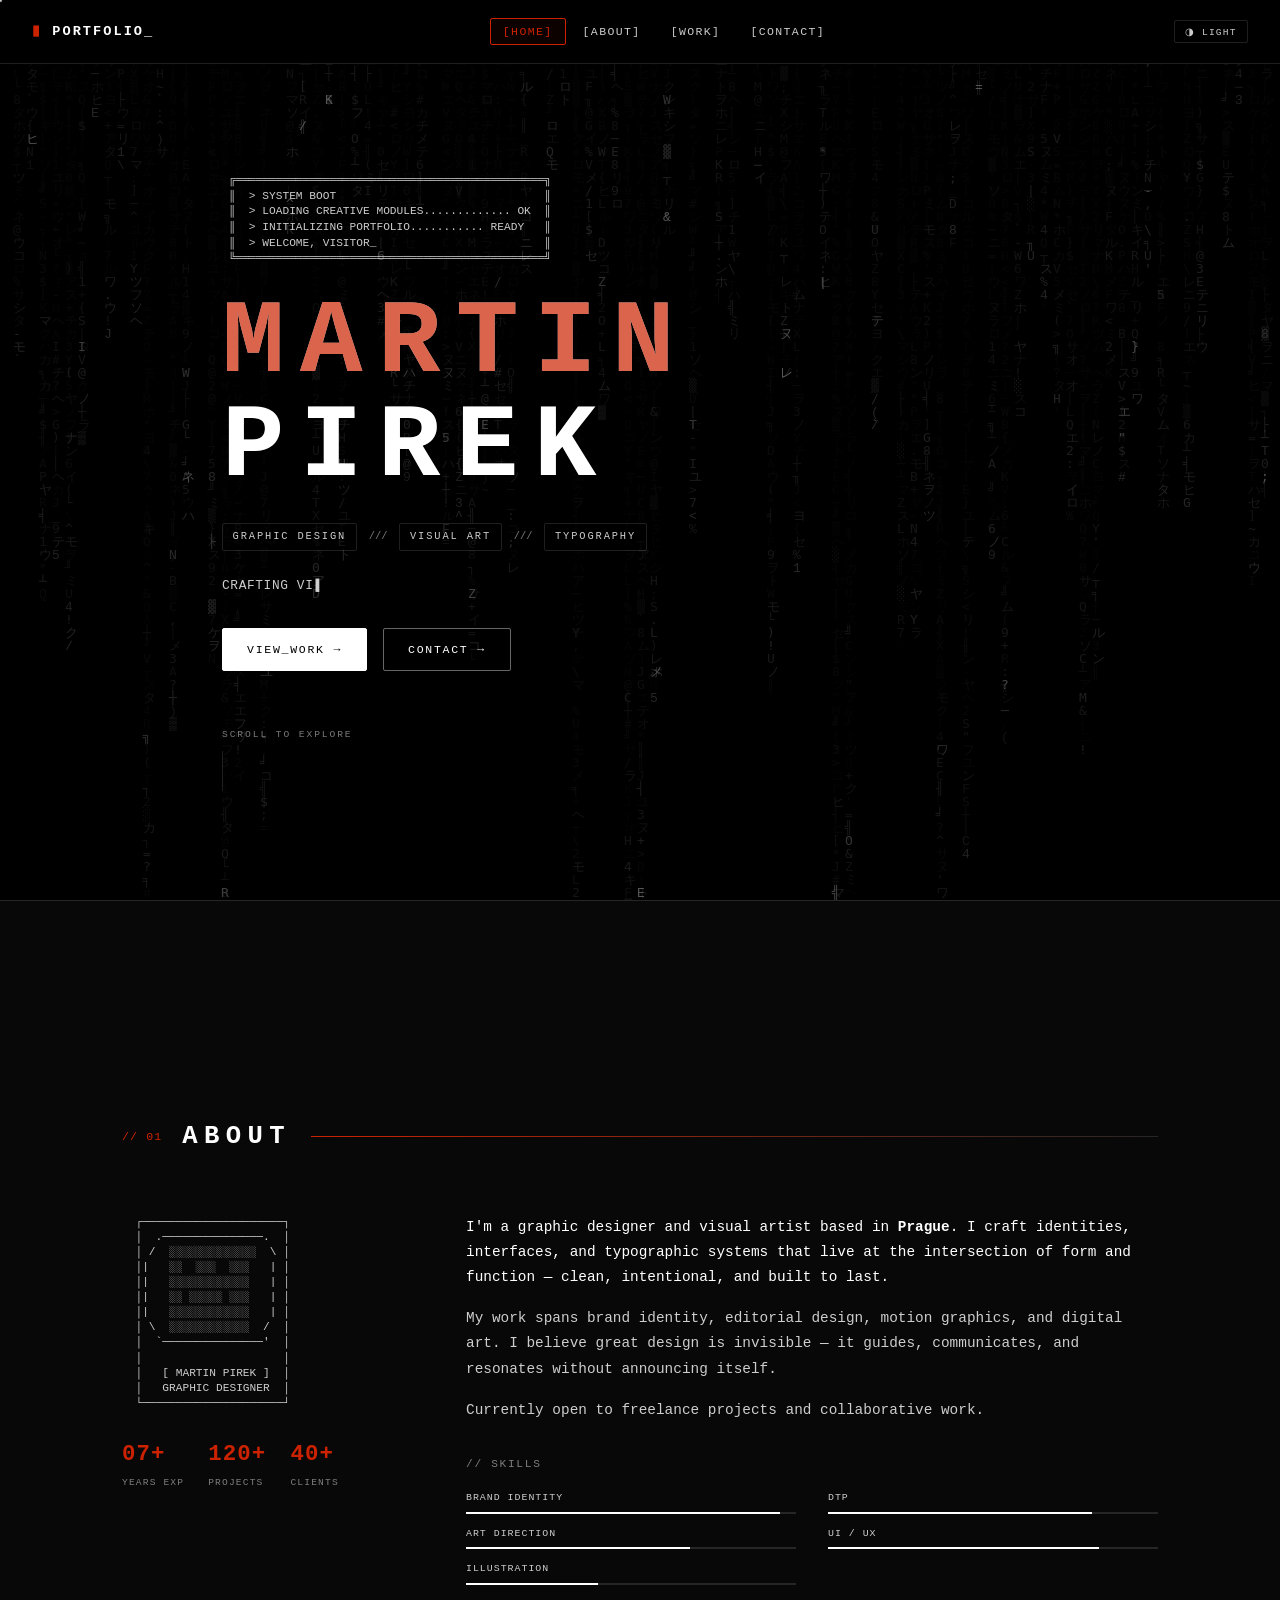
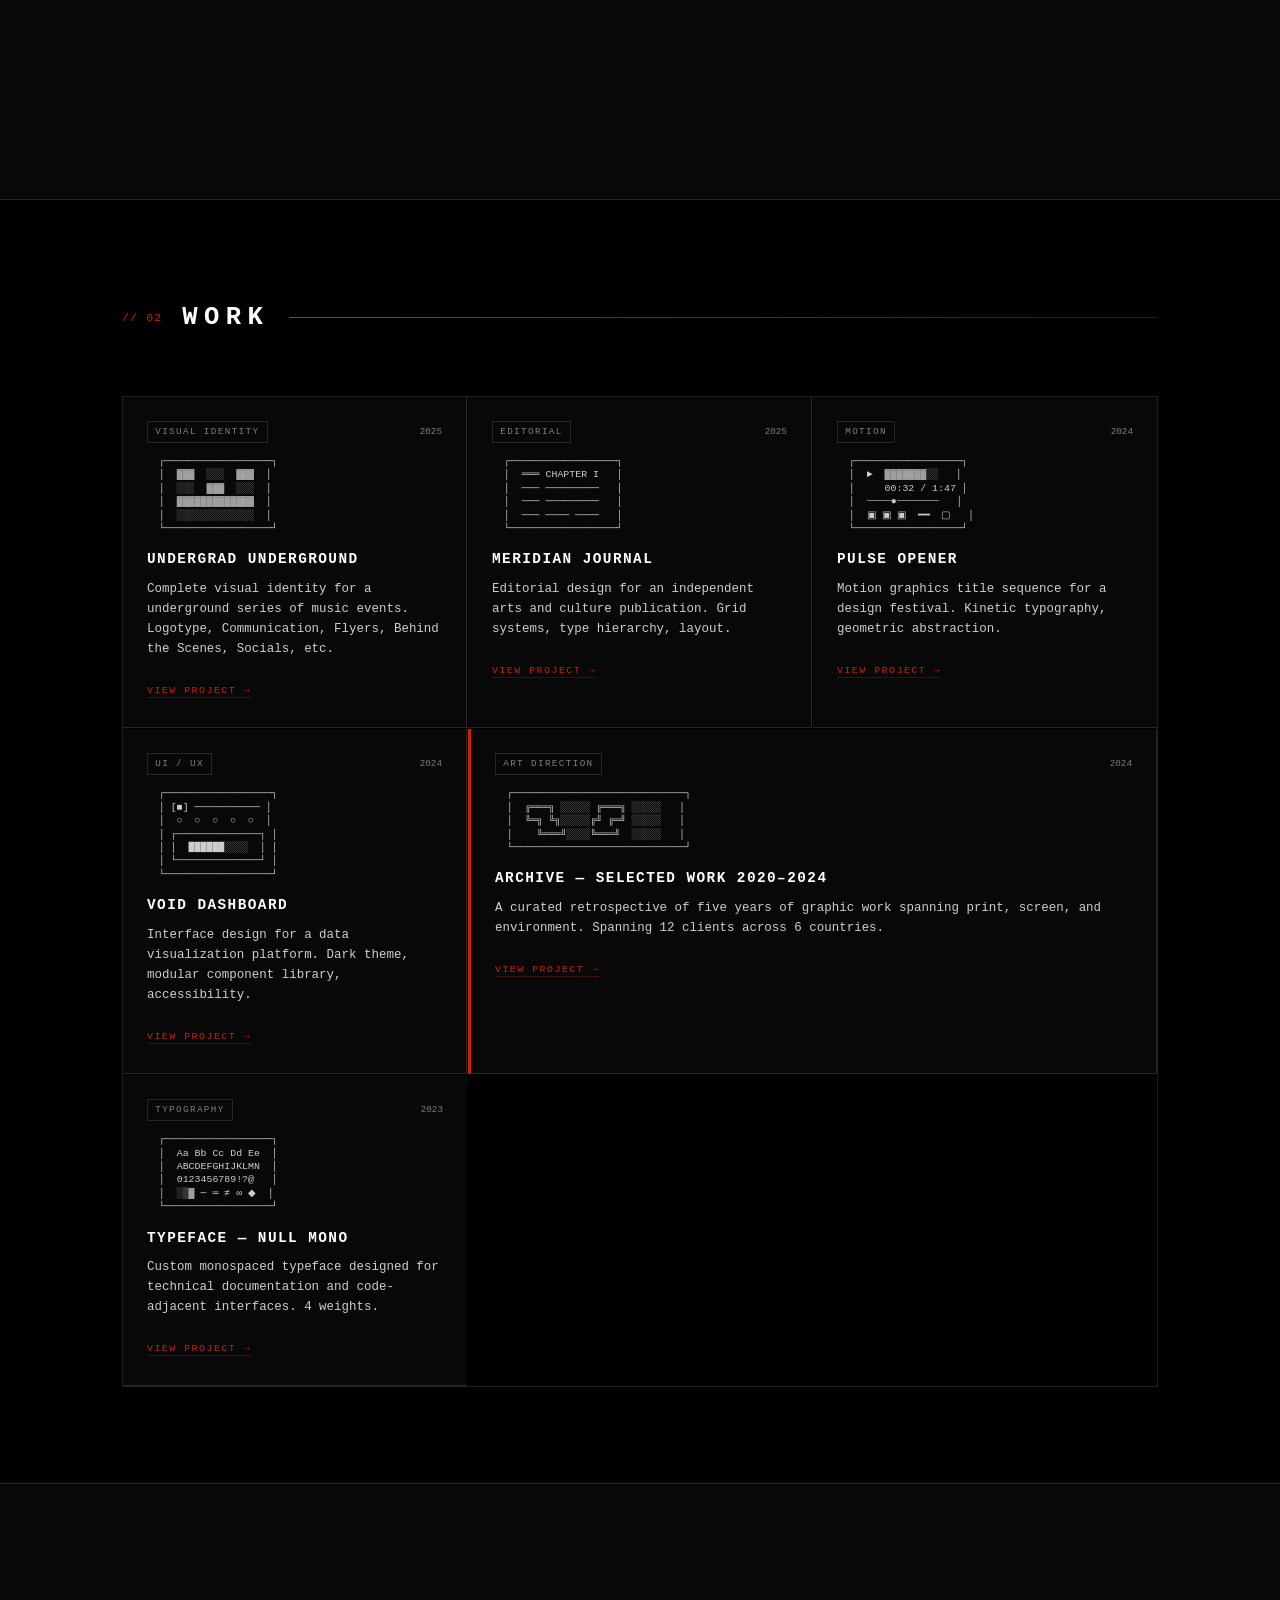
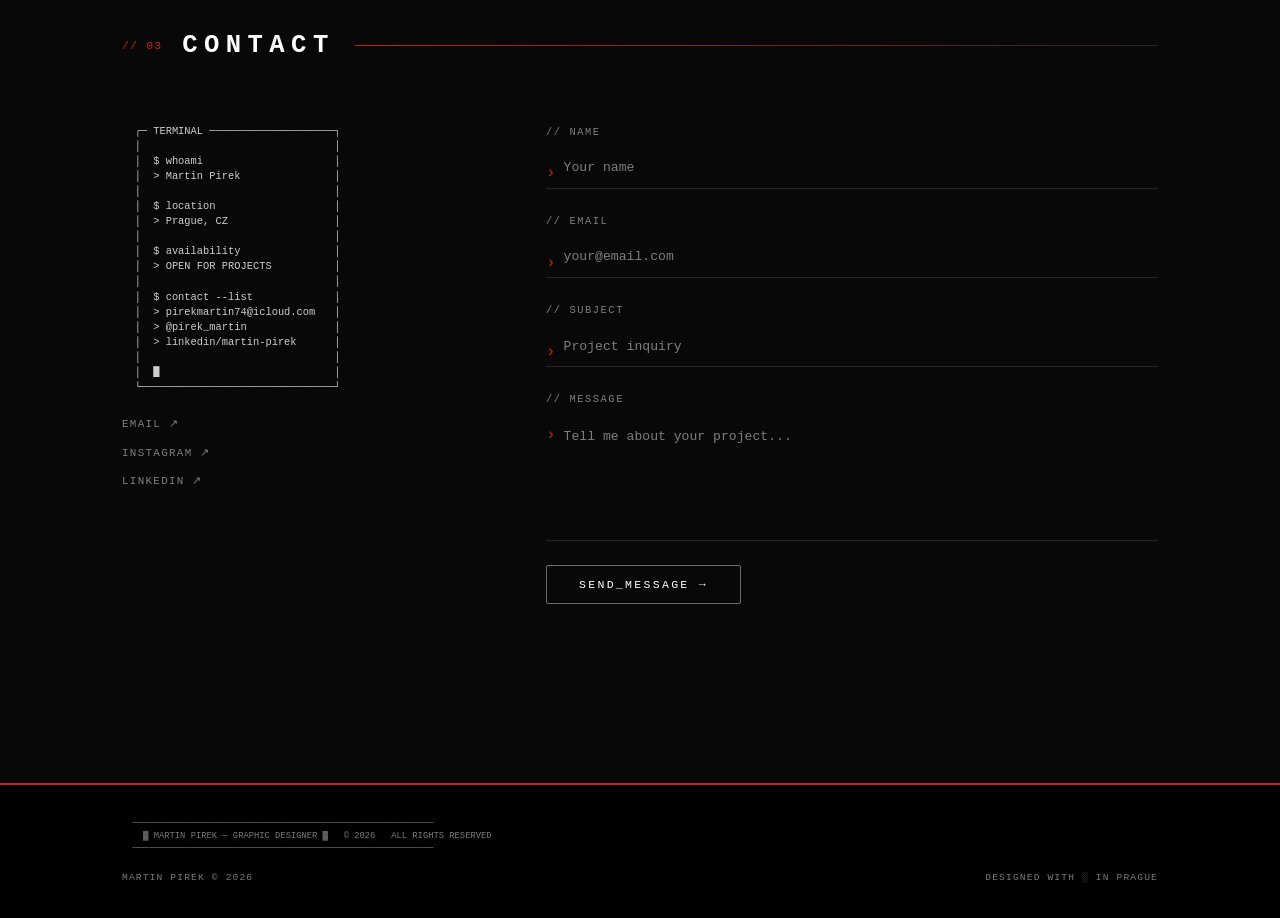
==== index.html @ 2f3c6353 "Initial portfolio site — Martin Pirek Matrix white/black theme, homepage, about, work, contact, and " ====
<!DOCTYPE html>
<html lang="en">
<head>
  <meta charset="UTF-8" />
  <meta name="viewport" content="width=device-width, initial-scale=1.0" />
  <title>PORTFOLIO — MARTIN PIREK</title>
  <link rel="stylesheet" href="style.css" />
</head>
<body>

  <!-- Matrix rain background -->
  <canvas id="matrix-canvas"></canvas>

  <!-- Navigation -->
  <nav id="navbar">
    <div class="nav-brand">
      <span class="nav-cursor">▮</span> PORTFOLIO_
    </div>
    <ul class="nav-links">
      <li><a href="#home" class="nav-link active">[HOME]</a></li>
      <li><a href="#about" class="nav-link">[ABOUT]</a></li>
      <li><a href="#work" class="nav-link">[WORK]</a></li>
      <li><a href="#contact" class="nav-link">[CONTACT]</a></li>
    </ul>
    <button class="theme-toggle" id="theme-toggle" aria-label="Toggle light/dark mode">
      <span id="theme-label">◑ LIGHT</span>
    </button>
    <button class="nav-toggle" id="nav-toggle" aria-label="Toggle menu">
      <span></span><span></span><span></span>
    </button>
  </nav>

  <!-- ══════════════════════════════════════════════════ -->
  <!--  HERO                                              -->
  <!-- ══════════════════════════════════════════════════ -->
  <section id="home" class="section hero-section">
    <div class="hero-inner">

      <pre class="ascii-badge">
 ╔══════════════════════════════════════════════╗
 ║  > SYSTEM BOOT                               ║
 ║  > LOADING CREATIVE MODULES............. OK  ║
 ║  > INITIALIZING PORTFOLIO........... READY   ║
 ║  > WELCOME, VISITOR_                         ║
 ╚══════════════════════════════════════════════╝</pre>

      <h1 class="hero-name glitch" data-text="MARTIN PIREK">MARTIN PIREK</h1>

      <div class="hero-tags">
        <span class="tag">GRAPHIC DESIGN</span>
        <span class="tag-sep">///</span>
        <span class="tag">VISUAL ART</span>
        <span class="tag-sep">///</span>
        <span class="tag">TYPOGRAPHY</span>
      </div>

      <p class="hero-sub typewriter" id="hero-sub"></p>

      <div class="hero-cta">
        <a href="#work" class="btn-primary">VIEW_WORK →</a>
        <a href="#contact" class="btn-ghost">CONTACT →</a>
      </div>

      <div class="hero-scroll-hint">
        <span>SCROLL TO EXPLORE</span>
        <div class="scroll-line"></div>
      </div>
    </div>
  </section>

  <!-- ══════════════════════════════════════════════════ -->
  <!--  ABOUT                                             -->
  <!-- ══════════════════════════════════════════════════ -->
  <section id="about" class="section about-section">
    <div class="section-inner">

      <div class="section-header">
        <span class="section-index">// 01</span>
        <h2 class="section-title">ABOUT</h2>
        <div class="section-line"></div>
      </div>

      <div class="about-grid">

        <div class="about-portrait">
          <pre class="ascii-portrait">
  ┌─────────────────────┐
  │  .───────────────.  │
  │ /  ░░░░░░░░░░░░░  \ │
  │|   ░░  ░░░  ░░░   | │
  │|   ░░░░░░░░░░░░   | │
  │|   ░░ ░░░░░ ░░░   | │
  │|   ░░░░░░░░░░░░   | │
  │ \  ░░░░░░░░░░░░  /  │
  │  `───────────────'  │
  │                     │
  │   [ MARTIN PIREK ]  │
  │   GRAPHIC DESIGNER  │
  └─────────────────────┘</pre>

          <div class="about-stats">
            <div class="stat">
              <span class="stat-num">07+</span>
              <span class="stat-label">YEARS EXP</span>
            </div>
            <div class="stat">
              <span class="stat-num">120+</span>
              <span class="stat-label">PROJECTS</span>
            </div>
            <div class="stat">
              <span class="stat-num">40+</span>
              <span class="stat-label">CLIENTS</span>
            </div>
          </div>
        </div>

        <div class="about-text">
          <p class="about-intro">
            I'm a graphic designer and visual artist based in <strong>Prague</strong>.
            I craft identities, interfaces, and typographic systems that live at the intersection
            of form and function — clean, intentional, and built to last.
          </p>
          <p>
            My work spans brand identity, editorial design, motion graphics, and digital art.
            I believe great design is invisible — it guides, communicates, and resonates
            without announcing itself.
          </p>
          <p>
            Currently open to freelance projects and collaborative work.
          </p>

          <div class="skills-block">
            <h3 class="skills-title">// SKILLS</h3>
            <div class="skills-grid">
              <div class="skill-item">
                <span class="skill-name">BRAND IDENTITY</span>
                <div class="skill-bar"><div class="skill-fill" style="--fill: 95%"></div></div>
              </div>
              <div class="skill-item">
                <span class="skill-name">DTP</span>
                <div class="skill-bar"><div class="skill-fill" style="--fill: 80%"></div></div>
              </div>
              <div class="skill-item">
                <span class="skill-name">ART DIRECTION</span>
                <div class="skill-bar"><div class="skill-fill" style="--fill: 68%"></div></div>
              </div>
              <div class="skill-item">
                <span class="skill-name">UI / UX</span>
                <div class="skill-bar"><div class="skill-fill" style="--fill: 82%"></div></div>
              </div>
              <div class="skill-item">
                <span class="skill-name">ILLUSTRATION</span>
                <div class="skill-bar"><div class="skill-fill" style="--fill: 40%"></div></div>
              </div>
            </div>
          </div>
        </div>

      </div>
    </div>
  </section>

  <!-- ══════════════════════════════════════════════════ -->
  <!--  WORK                                              -->
  <!-- ══════════════════════════════════════════════════ -->
  <section id="work" class="section work-section">
    <div class="section-inner">

      <div class="section-header">
        <span class="section-index">// 02</span>
        <h2 class="section-title">WORK</h2>
        <div class="section-line"></div>
      </div>

      <div class="work-grid">

        <article class="project-card" data-index="01" data-href="https://your-project-url.com/mono-studio">
          <div class="card-noise"></div>
          <div class="card-top">
            <span class="card-tag">VISUAL IDENTITY</span>
            <span class="card-year">2025</span>
          </div>
          <pre class="card-ascii">
  ┌──────────────────┐
  │  ▓▓▓  ░░░  ▓▓▓  │
  │  ░░░  ▓▓▓  ░░░  │
  │  ▓▓▓▓▓▓▓▓▓▓▓▓▓  │
  │  ░░░░░░░░░░░░░  │
  └──────────────────┘</pre>
          <h3 class="card-title">UNDERGRAD UNDERGROUND</h3>
          <p class="card-desc">Complete visual identity for a underground series of music events. Logotype, Communication, Flyers, Behind the Scenes, Socials, etc.</p>
          <a href="https://www.instagram.com/undergrad_underground_45/" target="_blank" rel="noopener noreferrer" class="card-link">VIEW PROJECT →</a>
        </article>

        <article class="project-card" data-index="02" data-href="projects/meridian-journal.html">
          <div class="card-noise"></div>
          <div class="card-top">
            <span class="card-tag">EDITORIAL</span>
            <span class="card-year">2025</span>
          </div>
          <pre class="card-ascii">
  ┌──────────────────┐
  │  ═══ CHAPTER I   │
  │  ─── ─────────   │
  │  ─── ─────────   │
  │  ─── ──── ────   │
  └──────────────────┘</pre>
          <h3 class="card-title">MERIDIAN JOURNAL</h3>
          <p class="card-desc">Editorial design for an independent arts and culture publication. Grid systems, type hierarchy, layout.</p>
          <a href="projects/meridian-journal.html" class="card-link">VIEW PROJECT →</a>
        </article>

        <article class="project-card" data-index="03" data-href="projects/pulse-opener.html">
          <div class="card-noise"></div>
          <div class="card-top">
            <span class="card-tag">MOTION</span>
            <span class="card-year">2024</span>
          </div>
          <pre class="card-ascii">
  ┌──────────────────┐
  │  ►  ▓▓▓▓▓▓▓░░   │
  │     00:32 / 1:47 │
  │  ┄┄┄┄●┄┄┄┄┄┄┄   │
  │  ▣ ▣ ▣  ━━  ▢   │
  └──────────────────┘</pre>
          <h3 class="card-title">PULSE OPENER</h3>
          <p class="card-desc">Motion graphics title sequence for a design festival. Kinetic typography, geometric abstraction.</p>
          <a href="projects/pulse-opener.html" class="card-link">VIEW PROJECT →</a>
        </article>

        <article class="project-card" data-index="04" data-href="projects/void-dashboard.html">
          <div class="card-noise"></div>
          <div class="card-top">
            <span class="card-tag">UI / UX</span>
            <span class="card-year">2024</span>
          </div>
          <pre class="card-ascii">
  ┌──────────────────┐
  │ [■] ─────────── │
  │  ○  ○  ○  ○  ○  │
  │ ┌──────────────┐ │
  │ │  ██████░░░░  │ │
  │ └──────────────┘ │
  └──────────────────┘</pre>
          <h3 class="card-title">VOID DASHBOARD</h3>
          <p class="card-desc">Interface design for a data visualization platform. Dark theme, modular component library, accessibility.</p>
          <a href="projects/void-dashboard.html" class="card-link">VIEW PROJECT →</a>
        </article>

        <article class="project-card featured" data-index="05" data-href="projects/archive.html">
          <div class="card-noise"></div>
          <div class="card-top">
            <span class="card-tag">ART DIRECTION</span>
            <span class="card-year">2024</span>
          </div>
          <pre class="card-ascii">
  ┌─────────────────────────────┐
  │  ╔═══╗ ░░░░░ ╔═══╗ ░░░░░   │
  │  ╚═╗ ╚╗░░░░░╔╝ ╔═╝ ░░░░░   │
  │    ╚═══╝░░░░╚═══╝  ░░░░░   │
  └─────────────────────────────┘</pre>
          <h3 class="card-title">ARCHIVE — SELECTED WORK 2020–2024</h3>
          <p class="card-desc">A curated retrospective of five years of graphic work spanning print, screen, and environment. Spanning 12 clients across 6 countries.</p>
          <a href="projects/archive.html" class="card-link">VIEW PROJECT →</a>
        </article>

        <article class="project-card" data-index="06" data-href="projects/null-mono.html">
          <div class="card-noise"></div>
          <div class="card-top">
            <span class="card-tag">TYPOGRAPHY</span>
            <span class="card-year">2023</span>
          </div>
          <pre class="card-ascii">
  ┌──────────────────┐
  │  Aa Bb Cc Dd Ee  │
  │  ABCDEFGHIJKLMN  │
  │  0123456789!?@   │
  │  ░▒▓ ─ ═ ≠ ∞ ◆  │
  └──────────────────┘</pre>
          <h3 class="card-title">TYPEFACE — NULL MONO</h3>
          <p class="card-desc">Custom monospaced typeface designed for technical documentation and code-adjacent interfaces. 4 weights.</p>
          <a href="projects/null-mono.html" class="card-link">VIEW PROJECT →</a>
        </article>

      </div>
    </div>
  </section>

  <!-- ══════════════════════════════════════════════════ -->
  <!--  CONTACT                                           -->
  <!-- ══════════════════════════════════════════════════ -->
  <section id="contact" class="section contact-section">
    <div class="section-inner">

      <div class="section-header">
        <span class="section-index">// 03</span>
        <h2 class="section-title">CONTACT</h2>
        <div class="section-line"></div>
      </div>

      <div class="contact-grid">

        <div class="contact-info">
          <pre class="ascii-terminal">
  ┌─ TERMINAL ────────────────────┐
  │                               │
  │  $ whoami                     │
  │  > Martin Pirek               │
  │                               │
  │  $ location                   │
  │  > Prague, CZ                 │
  │                               │
  │  $ availability               │
  │  > OPEN FOR PROJECTS          │
  │                               │
  │  $ contact --list             │
  │  > pirekmartin74@icloud.com   │
  │  > @pirek_martin              │
  │  > linkedin/martin-pirek      │
  │                               │
  │  █                            │
  └───────────────────────────────┘</pre>

          <div class="contact-links">
            <a href="mailto:pirekmartin74@icloud.com" class="social-link">EMAIL ↗</a>
            <a href="https://instagram.com/pirek_martin" target="_blank" rel="noopener noreferrer" class="social-link">INSTAGRAM ↗</a>
            <a href="https://linkedin.com/in/martin-pirek" target="_blank" rel="noopener noreferrer" class="social-link">LINKEDIN ↗</a>
          </div>
        </div>

        <div class="contact-form-wrap">
          <form id="contact-form" class="contact-form" novalidate>

            <div class="form-field">
              <label for="f-name">// NAME</label>
              <div class="input-wrap">
                <span class="input-prefix">›</span>
                <input type="text" id="f-name" name="name" placeholder="Your name" autocomplete="off" required />
              </div>
            </div>

            <div class="form-field">
              <label for="f-email">// EMAIL</label>
              <div class="input-wrap">
                <span class="input-prefix">›</span>
                <input type="email" id="f-email" name="email" placeholder="your@email.com" autocomplete="off" required />
              </div>
            </div>

            <div class="form-field">
              <label for="f-subject">// SUBJECT</label>
              <div class="input-wrap">
                <span class="input-prefix">›</span>
                <input type="text" id="f-subject" name="subject" placeholder="Project inquiry" autocomplete="off" />
              </div>
            </div>

            <div class="form-field">
              <label for="f-message">// MESSAGE</label>
              <div class="input-wrap textarea-wrap">
                <span class="input-prefix">›</span>
                <textarea id="f-message" name="message" rows="5" placeholder="Tell me about your project..." required></textarea>
              </div>
            </div>

            <button type="submit" class="btn-submit" id="submit-btn">
              <span id="submit-text">SEND_MESSAGE →</span>
            </button>

            <div id="form-feedback" class="form-feedback" aria-live="polite"></div>

          </form>
        </div>

      </div>
    </div>
  </section>

  <!-- ══════════════════════════════════════════════════ -->
  <!--  FOOTER                                            -->
  <!-- ══════════════════════════════════════════════════ -->
  <footer class="site-footer">
    <div class="footer-inner">
      <pre class="footer-ascii">
  ─────────────────────────────────────────────────────────
    ▓ MARTIN PIREK — GRAPHIC DESIGNER ▓   © 2026   ALL RIGHTS RESERVED
  ─────────────────────────────────────────────────────────</pre>
      <div class="footer-bottom">
        <span>MARTIN PIREK © 2026</span>
        <span>DESIGNED WITH ░ IN PRAGUE</span>
      </div>
    </div>
  </footer>

  <script src="script.js"></script>
</body>
</html>
---- style.css ----
/* ═══════════════════════════════════════════════════════════
   PORTFOLIO — MATRIX WHITE/BLACK THEME
   ═══════════════════════════════════════════════════════════ */

/* ─── RESET & TOKENS ─────────────────────────────────────── */
*, *::before, *::after {
  margin: 0;
  padding: 0;
  box-sizing: border-box;
}

:root {
  --bg:         #000000;
  --surface:    rgba(10, 10, 10, 0.88);
  --surface-2:  rgba(20, 20, 20, 0.92);
  --border:     rgba(255, 255, 255, 0.12);
  --border-hi:  rgba(255, 255, 255, 0.4);
  --text:       #ffffff;
  --text-dim:   rgba(255, 255, 255, 0.8);
  --text-faint: rgba(255, 255, 255, 0.48);
  --accent:     #ffffff;
  --red:        #cc2200;
  --mono:       'Courier New', 'Courier', monospace;
  --nav-h:      64px;
  --radius:     2px;
}

html {
  scroll-behavior: smooth;
  scroll-padding-top: var(--nav-h);
  background: var(--bg);
  color: var(--text);
  font-family: var(--mono);
  font-size: 16px;
  line-height: 1.7;
  -webkit-font-smoothing: antialiased;
}

body {
  overflow-x: hidden;
  min-height: 100vh;
}

a { color: inherit; text-decoration: none; }
ul { list-style: none; }
img { display: block; max-width: 100%; }

/* ─── LIGHT MODE TOKENS ──────────────────────────────────── */
html[data-theme="light"] {
  --bg:         #f5f5f0;
  --surface:    rgba(235, 235, 230, 0.92);
  --surface-2:  rgba(220, 220, 215, 0.96);
  --border:     rgba(0, 0, 0, 0.1);
  --border-hi:  rgba(0, 0, 0, 0.35);
  --text:       #000000;
  --text-dim:   rgba(0, 0, 0, 0.78);
  --text-faint: rgba(0, 0, 0, 0.52);
  --accent:     #000000;
  --red:        #cc2200;
}

html[data-theme="light"] body { background: var(--bg); }

html[data-theme="light"] #navbar {
  background: rgba(245, 245, 240, 0.88);
}

html[data-theme="light"] .btn-primary {
  background: #000;
  color: #fff;
  border-color: #000;
}

html[data-theme="light"] .btn-primary:hover {
  background: transparent;
  color: #000;
}

html[data-theme="light"] .btn-submit:hover {
  background: #000;
  color: #fff;
  border-color: #000;
}

/* ─── SCROLLBAR ──────────────────────────────────────────── */
::-webkit-scrollbar              { width: 6px; }
::-webkit-scrollbar-track        { background: #000; }
::-webkit-scrollbar-thumb        { background: #333; border-radius: 0; }
::-webkit-scrollbar-thumb:hover  { background: #555; }

html[data-theme="light"] ::-webkit-scrollbar-track { background: #f5f5f0; }
html[data-theme="light"] ::-webkit-scrollbar-thumb { background: #bbb; }
html[data-theme="light"] ::-webkit-scrollbar-thumb:hover { background: #888; }

/* ─── MATRIX CANVAS ──────────────────────────────────────── */
#matrix-canvas {
  position: fixed;
  inset: 0;
  z-index: 0;
  pointer-events: none;
  opacity: 0.38;
}

/* ─── NAV ────────────────────────────────────────────────── */
#navbar {
  position: fixed;
  top: 0;
  left: 0;
  right: 0;
  z-index: 100;
  height: var(--nav-h);
  display: flex;
  align-items: center;
  justify-content: space-between;
  padding: 0 2rem;
  background: rgba(0, 0, 0, 0.85);
  border-bottom: 1px solid var(--border);
  backdrop-filter: blur(8px);
  -webkit-backdrop-filter: blur(8px);
  transition: border-color 0.3s;
}

#navbar.scrolled {
  border-bottom-color: var(--border-hi);
}

.nav-brand {
  font-size: 0.85rem;
  font-weight: bold;
  letter-spacing: 0.15em;
  white-space: nowrap;
  color: var(--text);
}

.nav-cursor {
  animation: blink 1s step-end infinite;
  color: var(--red);
}

.nav-links {
  display: flex;
  gap: 0.25rem;
}

.nav-link {
  padding: 0.35rem 0.75rem;
  font-size: 0.72rem;
  letter-spacing: 0.12em;
  color: var(--text-dim);
  border: 1px solid transparent;
  border-radius: var(--radius);
  transition: color 0.2s, border-color 0.2s, background 0.2s;
}

.nav-link:hover,
.nav-link.active {
  color: var(--red);
  border-color: var(--red);
  background: rgba(204,34,0,0.06);
}

.nav-toggle {
  display: none;
  flex-direction: column;
  gap: 5px;
  cursor: pointer;
  background: none;
  border: none;
  padding: 4px;
}

.nav-toggle span {
  display: block;
  width: 24px;
  height: 1px;
  background: var(--text);
  transition: transform 0.3s, opacity 0.3s;
}

/* ── Theme toggle ── */
.theme-toggle {
  background: transparent;
  border: 1px solid var(--border);
  color: var(--text-dim);
  font-family: var(--mono);
  font-size: 0.6rem;
  letter-spacing: 0.12em;
  padding: 0.3rem 0.65rem;
  border-radius: var(--radius);
  cursor: pointer;
  white-space: nowrap;
  transition: color 0.2s, border-color 0.2s, background 0.2s;
}

.theme-toggle:hover {
  color: var(--text);
  border-color: var(--border-hi);
  background: rgba(128,128,128,0.08);
}

/* ─── SECTIONS ───────────────────────────────────────────── */
.section {
  position: relative;
  z-index: 1;
  min-height: 100vh;
  display: flex;
  align-items: center;
}

.section-inner {
  width: 100%;
  max-width: 1100px;
  margin: 0 auto;
  padding: 6rem 2rem;
}

.section-header {
  display: flex;
  align-items: center;
  gap: 1.25rem;
  margin-bottom: 3.5rem;
}

.section-index {
  font-size: 0.72rem;
  color: var(--red);
  letter-spacing: 0.1em;
  white-space: nowrap;
}

.section-title {
  font-size: 1.6rem;
  font-weight: bold;
  letter-spacing: 0.25em;
  white-space: nowrap;
}

.section-line {
  flex: 1;
  height: 1px;
  background: linear-gradient(to right, var(--red), var(--border));
}

/* ─── HERO ───────────────────────────────────────────────── */
.hero-section {
  background: transparent;
  padding-top: var(--nav-h);
}

.hero-inner {
  width: 100%;
  max-width: 900px;
  margin: 0 auto;
  padding: 0 2rem;
  display: flex;
  flex-direction: column;
  align-items: flex-start;
  gap: 1.5rem;
}

.ascii-badge {
  font-size: 0.7rem;
  line-height: 1.4;
  color: var(--text-dim);
  white-space: pre;
  overflow-x: auto;
}

/* ── Glitch Effect ── */
.hero-name {
  font-size: clamp(3rem, 9vw, 6.5rem);
  font-weight: bold;
  letter-spacing: 0.15em;
  line-height: 1;
  position: relative;
  cursor: default;
}

.glitch {
  position: relative;
}

.glitch::before,
.glitch::after {
  content: attr(data-text);
  position: absolute;
  top: 0;
  left: 0;
  width: 100%;
  height: 100%;
  pointer-events: none;
}

.glitch::before {
  color: rgba(204, 34, 0, 0.7);
  clip-path: polygon(0 0, 100% 0, 100% 42%, 0 42%);
  animation: glitch-top 3.5s infinite;
}

.glitch::after {
  color: rgba(255,255,255,0.4);
  clip-path: polygon(0 58%, 100% 58%, 100% 100%, 0 100%);
  animation: glitch-bot 3.5s infinite;
}

@keyframes glitch-top {
  0%, 92%, 100% { transform: translate(0); opacity: 0; }
  93%            { transform: translate(-3px, -1px); opacity: 1; }
  95%            { transform: translate(3px, 1px);  opacity: 1; }
  97%            { transform: translate(-2px, 0);   opacity: 1; }
  99%            { transform: translate(0);          opacity: 0; }
}

@keyframes glitch-bot {
  0%, 92%, 100% { transform: translate(0); opacity: 0; }
  94%            { transform: translate(3px, 1px);  opacity: 1; }
  96%            { transform: translate(-3px, 0);   opacity: 1; }
  98%            { transform: translate(2px, -1px); opacity: 1; }
  99%            { transform: translate(0);          opacity: 0; }
}

.hero-tags {
  display: flex;
  align-items: center;
  gap: 0.75rem;
  flex-wrap: wrap;
}

.tag {
  font-size: 0.65rem;
  letter-spacing: 0.18em;
  color: var(--text-dim);
  border: 1px solid var(--border);
  padding: 0.25rem 0.6rem;
  border-radius: var(--radius);
}

.tag-sep {
  color: var(--text-faint);
  font-size: 0.65rem;
}

.hero-sub {
  font-size: 0.8rem;
  color: var(--text-dim);
  letter-spacing: 0.05em;
  min-height: 1.4em;
}

.hero-sub::after {
  content: '▌';
  animation: blink 0.75s step-end infinite;
  margin-left: 2px;
}

.hero-cta {
  display: flex;
  gap: 1rem;
  flex-wrap: wrap;
  padding-top: 0.5rem;
}

/* Buttons */
.btn-primary, .btn-ghost {
  display: inline-block;
  padding: 0.65rem 1.5rem;
  font-family: var(--mono);
  font-size: 0.72rem;
  letter-spacing: 0.15em;
  border-radius: var(--radius);
  transition: background 0.2s, color 0.2s, border-color 0.2s, box-shadow 0.2s;
  cursor: pointer;
}

.btn-primary {
  background: #fff;
  color: #000;
  border: 1px solid #fff;
}

.btn-primary:hover {
  background: transparent;
  color: #fff;
  box-shadow: 0 0 18px rgba(255,255,255,0.15);
}

.btn-ghost {
  background: transparent;
  color: var(--text);
  border: 1px solid var(--border-hi);
}

.btn-ghost:hover {
  border-color: #fff;
  box-shadow: 0 0 18px rgba(255,255,255,0.1);
}

.hero-scroll-hint {
  display: flex;
  flex-direction: column;
  align-items: flex-start;
  gap: 0.5rem;
  margin-top: 2rem;
  font-size: 0.6rem;
  letter-spacing: 0.2em;
  color: var(--text-faint);
}

.scroll-line {
  width: 1px;
  height: 40px;
  background: var(--border);
  position: relative;
  overflow: hidden;
}

.scroll-line::after {
  content: '';
  position: absolute;
  top: -100%;
  left: 0;
  width: 100%;
  height: 100%;
  background: var(--text);
  animation: scroll-drop 2s ease-in-out infinite;
}

@keyframes scroll-drop {
  0%   { top: -100%; }
  100% { top: 100%;  }
}

/* ─── ABOUT ──────────────────────────────────────────────── */
.about-section {
  background: var(--surface);
  border-top:    1px solid var(--border);
  border-bottom: 1px solid var(--border);
}

.about-grid {
  display: grid;
  grid-template-columns: 280px 1fr;
  gap: 4rem;
  align-items: start;
}

.ascii-portrait {
  font-size: 0.7rem;
  line-height: 1.35;
  color: var(--text-dim);
  white-space: pre;
}

.about-stats {
  display: flex;
  gap: 1.5rem;
  margin-top: 1.5rem;
}

.stat {
  display: flex;
  flex-direction: column;
}

.stat-num {
  font-size: 1.4rem;
  font-weight: bold;
  letter-spacing: 0.05em;
  color: var(--red);
}

.stat-label {
  font-size: 0.6rem;
  color: var(--text-faint);
  letter-spacing: 0.12em;
  margin-top: 0.1rem;
}

.about-text p {
  color: var(--text-dim);
  margin-bottom: 1rem;
  font-size: 0.9rem;
  line-height: 1.75;
}

.about-text p strong {
  color: var(--text);
}

.about-intro {
  font-size: 0.9rem !important;
  color: var(--text) !important;
}

.skills-block {
  margin-top: 2rem;
}

.skills-title {
  font-size: 0.7rem;
  letter-spacing: 0.15em;
  color: var(--text-faint);
  margin-bottom: 1rem;
  font-weight: normal;
}

.skills-grid {
  display: grid;
  grid-template-columns: 1fr 1fr;
  gap: 0.75rem 2rem;
}

.skill-item {
  display: flex;
  flex-direction: column;
  gap: 0.3rem;
}

.skill-name {
  font-size: 0.62rem;
  letter-spacing: 0.1em;
  color: var(--text-dim);
}

.skill-bar {
  width: 100%;
  height: 2px;
  background: var(--border);
  border-radius: 0;
  overflow: hidden;
}

.skill-fill {
  height: 100%;
  width: var(--fill);
  background: var(--text);
  transform: scaleX(0);
  transform-origin: left;
  transition: transform 1s cubic-bezier(0.16, 1, 0.3, 1);
}

.skill-fill.animated {
  transform: scaleX(1);
}

/* ─── WORK ───────────────────────────────────────────────── */
.work-section {
  background: var(--bg);
}

.work-grid {
  display: grid;
  grid-template-columns: repeat(3, 1fr);
  gap: 1px;
  border: 1px solid var(--border);
}

.project-card {
  position: relative;
  padding: 1.5rem;
  border-right: 1px solid var(--border);
  border-bottom: 1px solid var(--border);
  background: var(--surface);
  overflow: hidden;
  transition: background 0.3s;
  cursor: pointer;
}

.project-card:nth-child(3n) {
  border-right: none;
}

.project-card {
  cursor: pointer;
}

.project-card.featured {
  grid-column: span 2;
  border-left: 3px solid var(--red);
}

.project-card:hover {
  background: var(--surface-2);
}

/* grain overlay */
.card-noise {
  position: absolute;
  inset: 0;
  opacity: 0;
  background-image: url("data:image/svg+xml,%3Csvg xmlns='http://www.w3.org/2000/svg' width='200' height='200'%3E%3Cfilter id='n'%3E%3CfeTurbulence type='fractalNoise' baseFrequency='0.65' numOctaves='3' stitchTiles='stitch'/%3E%3C/filter%3E%3Crect width='200' height='200' filter='url(%23n)' opacity='0.2'/%3E%3C/svg%3E");
  transition: opacity 0.3s;
  pointer-events: none;
}

.project-card:hover .card-noise {
  opacity: 1;
}

.card-top {
  display: flex;
  justify-content: space-between;
  align-items: center;
  margin-bottom: 0.75rem;
}

.card-tag {
  font-size: 0.58rem;
  letter-spacing: 0.15em;
  color: var(--red);
  color: var(--text-faint);
  border: 1px solid var(--border);
  padding: 0.15rem 0.45rem;
}

.card-year {
  font-size: 0.58rem;
  color: var(--text-faint);
}

.card-ascii {
  font-size: 0.62rem;
  line-height: 1.35;
  color: var(--text-dim);
  margin-bottom: 0.75rem;
  white-space: pre;
  overflow-x: auto;
}

.card-title {
  font-size: 0.9rem;
  letter-spacing: 0.1em;
  margin-bottom: 0.5rem;
  font-weight: bold;
}

.card-desc {
  font-size: 0.78rem;
  color: var(--text-dim);
  line-height: 1.6;
  margin-bottom: 1rem;
}

.card-link {
  font-size: 0.62rem;
  letter-spacing: 0.15em;
  color: var(--red);
  border-bottom: 1px solid rgba(204, 34, 0, 0.3);
  padding-bottom: 1px;
  transition: color 0.2s, border-color 0.2s;
}

.card-link:hover {
  color: var(--red);
  border-color: var(--red);
  filter: brightness(1.2);
}

/* ─── CONTACT ────────────────────────────────────────────── */
.contact-section {
  background: var(--surface);
  border-top: 1px solid var(--border);
}

.contact-grid {
  display: grid;
  grid-template-columns: 360px 1fr;
  gap: 4rem;
  align-items: start;
}

.ascii-terminal {
  font-size: 0.65rem;
  line-height: 1.45;
  color: var(--text-dim);
  white-space: pre;
}

.contact-links {
  display: flex;
  flex-direction: column;
  flex-wrap: wrap;
  gap: 0.5rem;
  margin-top: 1.25rem;
}

.social-link {
  font-size: 0.68rem;
  letter-spacing: 0.12em;
  color: var(--text-faint);
  border-bottom: 1px solid transparent;
  padding-bottom: 1px;
  transition: color 0.2s, border-color 0.2s;
  width: fit-content;
}

.social-link:hover {
  color: var(--red);
  border-color: var(--red);
}

@media (max-width: 480px) {
  .contact-links {
    flex-direction: row;
    gap: 0.75rem 1.25rem;
  }
}

/* ── Form ── */
.contact-form {
  display: flex;
  flex-direction: column;
  gap: 1.5rem;
}

.form-field {
  display: flex;
  flex-direction: column;
  gap: 0.5rem;
}

.form-field label {
  font-size: 0.65rem;
  letter-spacing: 0.15em;
  color: var(--text-faint);
}

.input-wrap {
  display: flex;
  align-items: center;
  border-bottom: 1px solid var(--border);
  transition: border-color 0.2s;
}

.input-wrap:focus-within {
  border-color: var(--text);
}

.textarea-wrap {
  align-items: flex-start;
}

.input-prefix {
  font-size: 1rem;
  color: var(--red);
  padding-right: 0.5rem;
  flex-shrink: 0;
  line-height: 1;
  padding-top: 0.6rem;
}

.contact-form input,
.contact-form textarea {
  flex: 1;
  background: transparent;
  border: none;
  outline: none;
  color: var(--text);
  font-family: var(--mono);
  font-size: 0.82rem;
  padding: 0.55rem 0;
  caret-color: var(--text);
  resize: none;
  line-height: 1.6;
}

.contact-form input::placeholder,
.contact-form textarea::placeholder {
  color: var(--text-faint);
}

.btn-submit {
  background: transparent;
  color: var(--text);
  border: 1px solid var(--border-hi);
  padding: 0.75rem 2rem;
  font-family: var(--mono);
  font-size: 0.72rem;
  letter-spacing: 0.2em;
  cursor: pointer;
  border-radius: var(--radius);
  transition: background 0.2s, color 0.2s, border-color 0.2s, box-shadow 0.2s;
  width: fit-content;
  position: relative;
  overflow: hidden;
}

.btn-submit:hover {
  background: var(--red);
  color: #fff;
  border-color: var(--red);
  border-color: #fff;
  box-shadow: 0 0 24px rgba(255,255,255,0.12);
}

.btn-submit:disabled {
  opacity: 0.5;
  cursor: not-allowed;
}

.form-feedback {
  font-size: 0.7rem;
  letter-spacing: 0.08em;
  min-height: 1.4em;
  transition: color 0.3s;
}

.form-feedback.success { color: #fff; }
.form-feedback.error   { color: rgba(255,255,255,0.5); }

/* ─── FOOTER ─────────────────────────────────────────────── */
.site-footer {
  position: relative;
  z-index: 1;
  border-top: 2px solid var(--red);
  background: var(--bg);
}

.footer-inner {
  max-width: 1100px;
  margin: 0 auto;
  padding: 2rem;
}

.footer-ascii {
  font-size: 0.55rem;
  line-height: 1.4;
  color: var(--text-faint);
  white-space: pre;
  overflow-x: auto;
  margin-bottom: 1rem;
}

.footer-bottom {
  display: flex;
  justify-content: space-between;
  align-items: center;
  font-size: 0.6rem;
  letter-spacing: 0.12em;
  color: var(--text-faint);
}

/* ─── ANIMATIONS ─────────────────────────────────────────── */
@keyframes blink {
  0%, 100% { opacity: 1; }
  50%       { opacity: 0; }
}

/* Reveal on scroll */
.reveal {
  opacity: 0;
  transform: translateY(20px);
  transition: opacity 0.7s ease, transform 0.7s ease;
}

.reveal.visible {
  opacity: 1;
  transform: translateY(0);
}

/* ─── RESPONSIVE ─────────────────────────────────────────── */
@media (max-width: 960px) {
  .work-grid {
    grid-template-columns: repeat(2, 1fr);
  }

  .project-card.featured {
    grid-column: span 2;
  }

  .project-card:nth-child(3n) {
    border-right: 1px solid var(--border);
  }

  .project-card:nth-child(2n) {
    border-right: none;
  }

  .about-grid,
  .contact-grid {
    grid-template-columns: 1fr;
    gap: 2.5rem;
  }
}

@media (max-width: 640px) {
  #navbar { padding: 0 1.25rem; }

  .nav-links {
    display: none;
    position: fixed;
    top: var(--nav-h);
    left: 0;
    right: 0;
    background: rgba(0,0,0,0.97);
    border-bottom: 1px solid var(--border);
    flex-direction: column;
    align-items: flex-start;
    padding: 1rem 1.25rem 1.5rem;
    gap: 0.25rem;
  }

  .nav-links.open { display: flex; }
  .nav-toggle      { display: flex; }

  .hero-inner,
  .section-inner { padding: 0 1.25rem; }

  .section-inner { padding-top: 4rem; padding-bottom: 4rem; }

  .ascii-badge { font-size: 0.55rem; }

  .skills-grid { grid-template-columns: 1fr; }

  .work-grid {
    grid-template-columns: 1fr;
    border: none;
    gap: 1px;
  }

  .project-card,
  .project-card.featured {
    grid-column: span 1;
    border-right: 1px solid var(--border);
  }

  .footer-bottom {
    flex-direction: column;
    gap: 0.5rem;
    text-align: center;
  }
}

/* ═══════════════════════════════════════════════════════════
   PROJECT SUBPAGES
   ═══════════════════════════════════════════════════════════ */

.nav-back {
  font-size: 0.68rem;
  letter-spacing: 0.12em;
  color: var(--text-dim);
  border: 1px solid var(--border);
  padding: 0.3rem 0.75rem;
  border-radius: var(--radius);
  transition: color 0.2s, border-color 0.2s;
}
.nav-back:hover {
  color: var(--red);
  border-color: var(--red);
}

/* ── Project page: rain only at the top ── */
html[data-page="project"] #matrix-canvas {
  -webkit-mask-image: linear-gradient(to bottom, black 40%, transparent 72%);
  mask-image:         linear-gradient(to bottom, black 40%, transparent 72%);
}

html[data-page="project"] .project-section,
html[data-page="project"] .project-nav-footer,
html[data-page="project"] .site-footer {
  background: var(--bg);
}

/* ── Project Hero ── */
.project-hero {
  position: relative;
  z-index: 1;
  min-height: 52vh;
  display: flex;
  align-items: flex-end;
  padding: calc(var(--nav-h) + 4rem) 2rem 3.5rem;
  border-bottom: 1px solid var(--border);
}

.project-hero-inner {
  max-width: 900px;
  margin: 0 auto;
  width: 100%;
}

.project-cat {
  display: inline-block;
  font-size: 0.6rem;
  letter-spacing: 0.2em;
  color: var(--red);
  margin-bottom: 1rem;
}

.project-title {
  font-size: clamp(2rem, 6vw, 4.5rem);
  font-weight: bold;
  letter-spacing: 0.18em;
  line-height: 1.1;
  margin-bottom: 1.25rem;
}

.project-tagline {
  font-size: 0.85rem;
  color: var(--text-dim);
  max-width: 560px;
  line-height: 1.7;
}

/* ── Meta bar ── */
.project-meta-bar {
  position: relative;
  z-index: 1;
  background: var(--surface);
  border-bottom: 1px solid var(--border);
  padding: 1.5rem 2rem;
}

.meta-grid {
  max-width: 900px;
  margin: 0 auto;
  display: grid;
  grid-template-columns: repeat(4, 1fr);
  gap: 1.5rem;
}

.meta-label {
  display: block;
  font-size: 0.55rem;
  letter-spacing: 0.15em;
  color: var(--red);
  margin-bottom: 0.35rem;
}

.meta-value {
  display: block;
  font-size: 0.72rem;
  letter-spacing: 0.1em;
  color: var(--text);
}

/* ── Project sections ── */
.project-section {
  position: relative;
  z-index: 1;
  padding: 4rem 2rem;
  border-bottom: 1px solid var(--border);
}

.project-section-inner {
  max-width: 900px;
  margin: 0 auto;
}

.project-section-title {
  font-size: 0.65rem;
  letter-spacing: 0.2em;
  color: var(--red);
  margin-bottom: 1.75rem;
}

.project-body {
  display: grid;
  grid-template-columns: 1fr 1fr;
  gap: 3rem;
  align-items: start;
}

.project-body p {
  font-size: 0.9rem;
  color: var(--text-dim);
  line-height: 1.85;
  margin-bottom: 1rem;
}

.project-body p:last-child { margin-bottom: 0; }

.project-ascii-block {
  font-size: 0.65rem;
  line-height: 1.4;
  color: var(--text-faint);
  border: 1px solid var(--border);
  padding: 1.25rem;
  white-space: pre;
  overflow-x: auto;
  background: var(--surface);
}

/* ── Gallery grid ── */
.gallery-grid {
  display: grid;
  grid-template-columns: repeat(3, 1fr);
  gap: 1px;
  background: var(--border);
  border: 1px solid var(--border);
  margin-top: 2rem;
}

.gallery-item {
  background: var(--surface);
  padding: 1.5rem;
  font-size: 0.6rem;
  line-height: 1.4;
  color: var(--text-faint);
  white-space: pre;
  overflow: hidden;
  transition: background 0.2s, color 0.2s;
}

.gallery-item:hover {
  background: var(--surface-2);
  color: var(--text-dim);
}

.gallery-item-label {
  display: block;
  font-size: 0.55rem;
  letter-spacing: 0.15em;
  color: var(--red);
  margin-top: 0.75rem;
  white-space: normal;
}

/* ── Process steps ── */
.process-steps {
  display: grid;
  grid-template-columns: repeat(auto-fit, minmax(180px, 1fr));
  gap: 1.5rem;
  margin-top: 1.5rem;
}

.process-step {
  border-left: 2px solid var(--red);
  padding-left: 1rem;
}

.step-num {
  display: block;
  font-size: 0.55rem;
  letter-spacing: 0.15em;
  color: var(--red);
  margin-bottom: 0.4rem;
}

.step-title {
  display: block;
  font-size: 0.75rem;
  letter-spacing: 0.1em;
  font-weight: bold;
  margin-bottom: 0.4rem;
}

.step-desc {
  font-size: 0.76rem;
  color: var(--text-dim);
  line-height: 1.6;
}

/* ── Project nav footer ── */
.project-nav-footer {
  position: relative;
  z-index: 1;
  display: flex;
  justify-content: space-between;
  align-items: center;
  padding: 2.5rem 2rem;
  background: var(--surface);
  border-top: 2px solid var(--red);
}

/* ── Responsive ── */
@media (max-width: 700px) {
  .meta-grid            { grid-template-columns: repeat(2, 1fr); }
  .project-body         { grid-template-columns: 1fr; gap: 1.5rem; }
  .gallery-grid         { grid-template-columns: 1fr; }
  .project-nav-footer   { flex-direction: column; gap: 1rem; text-align: center; }
}
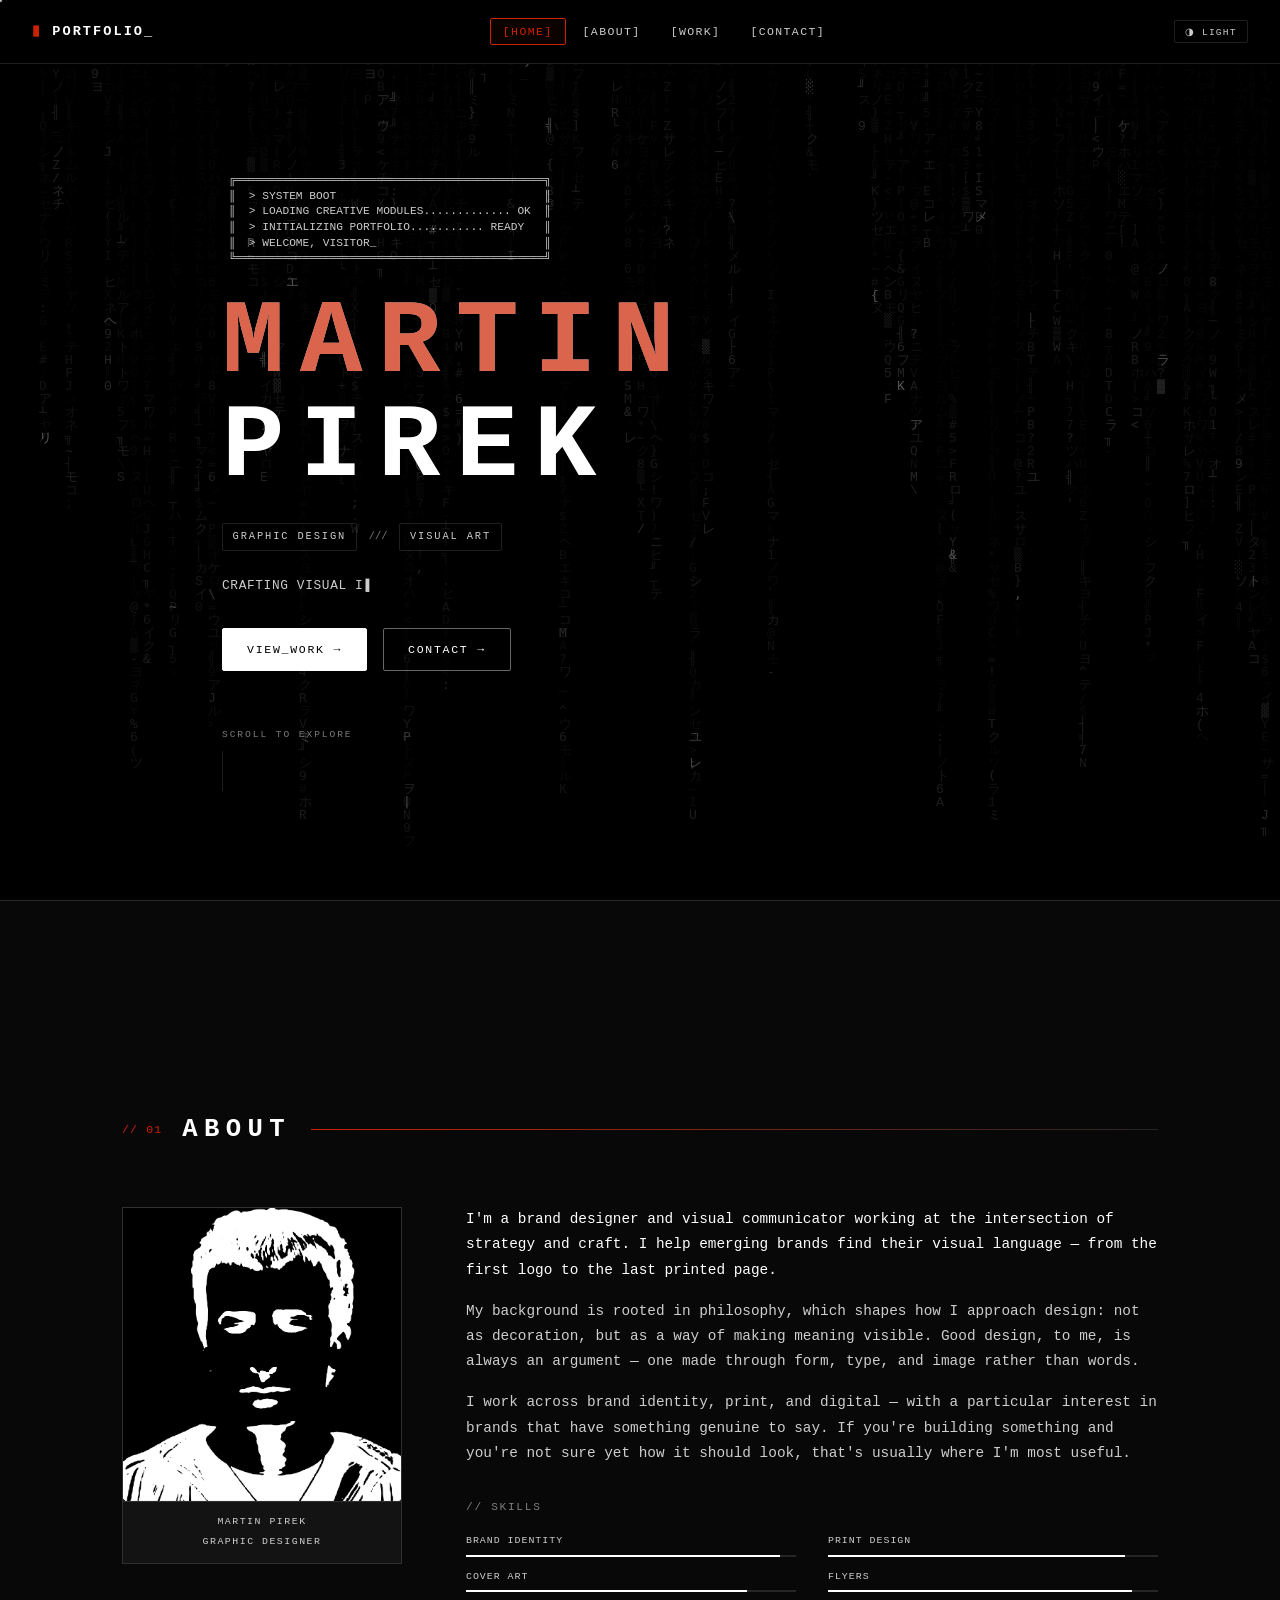
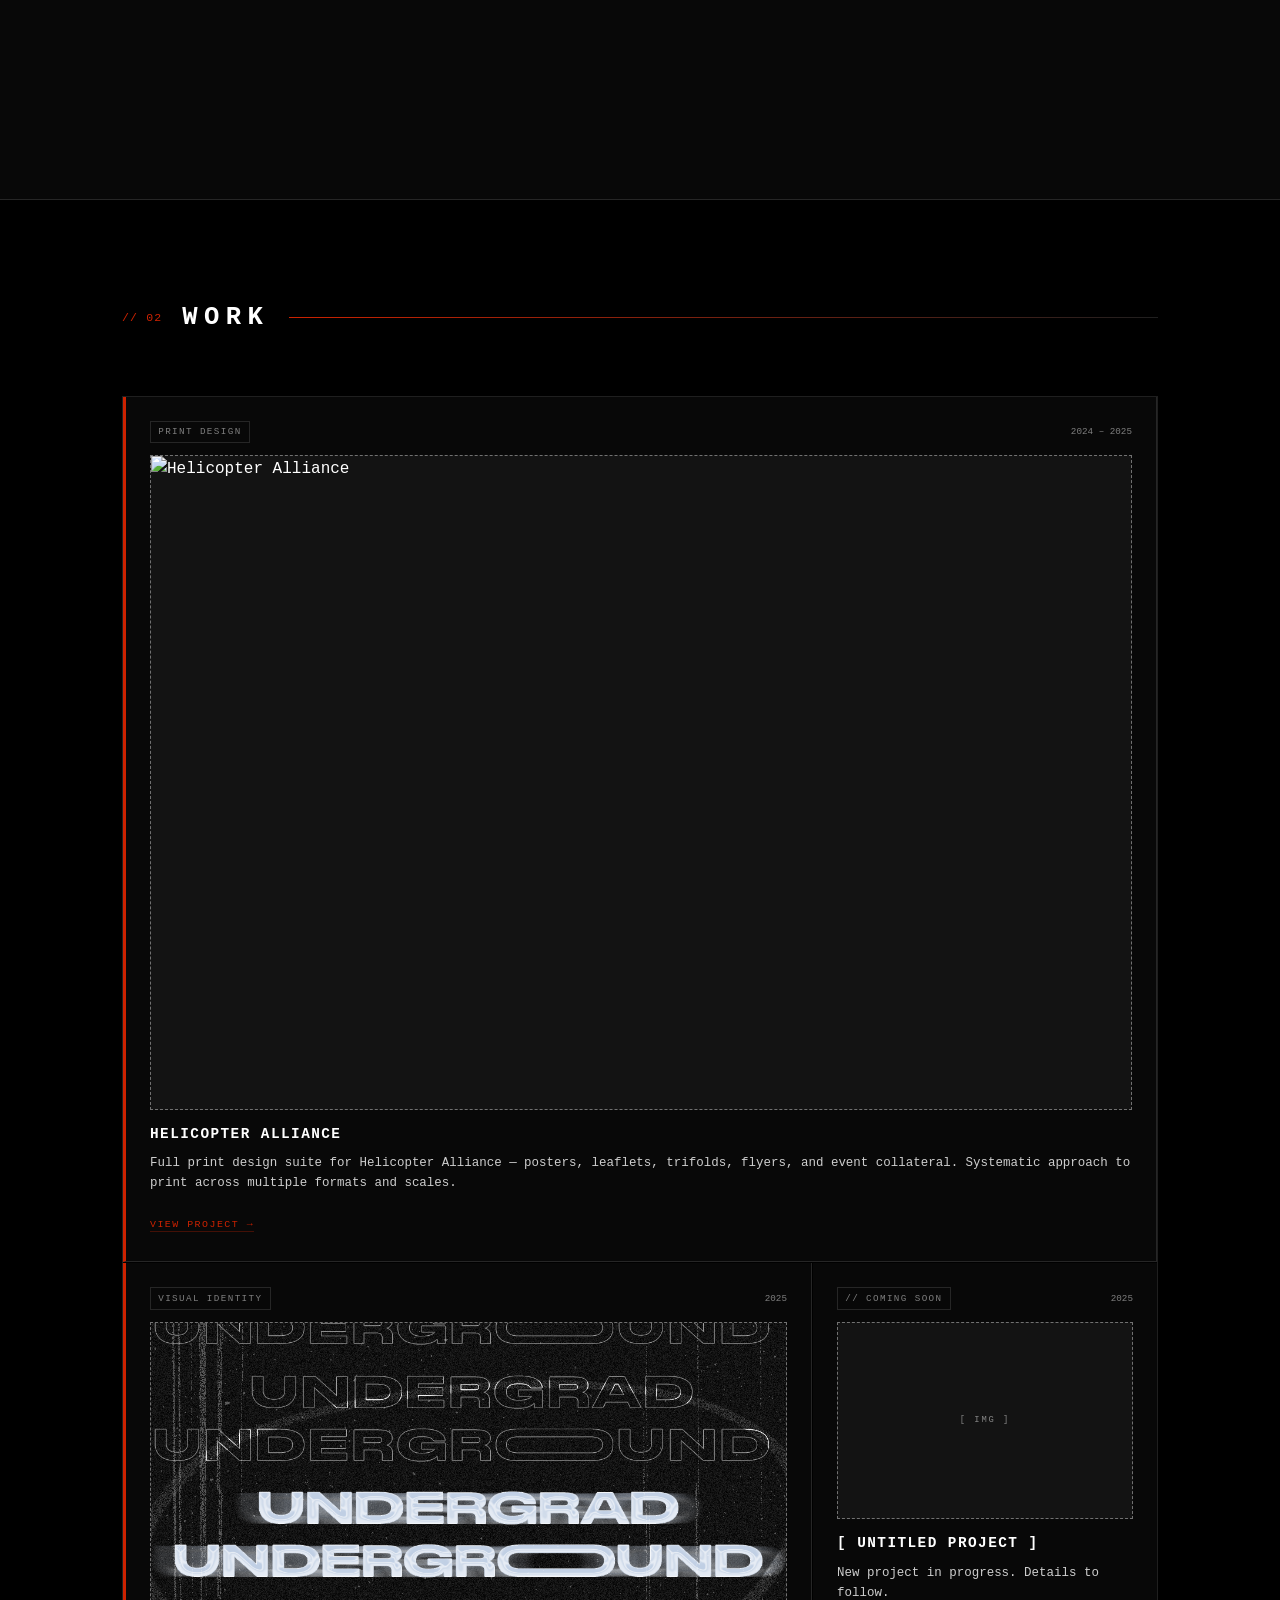
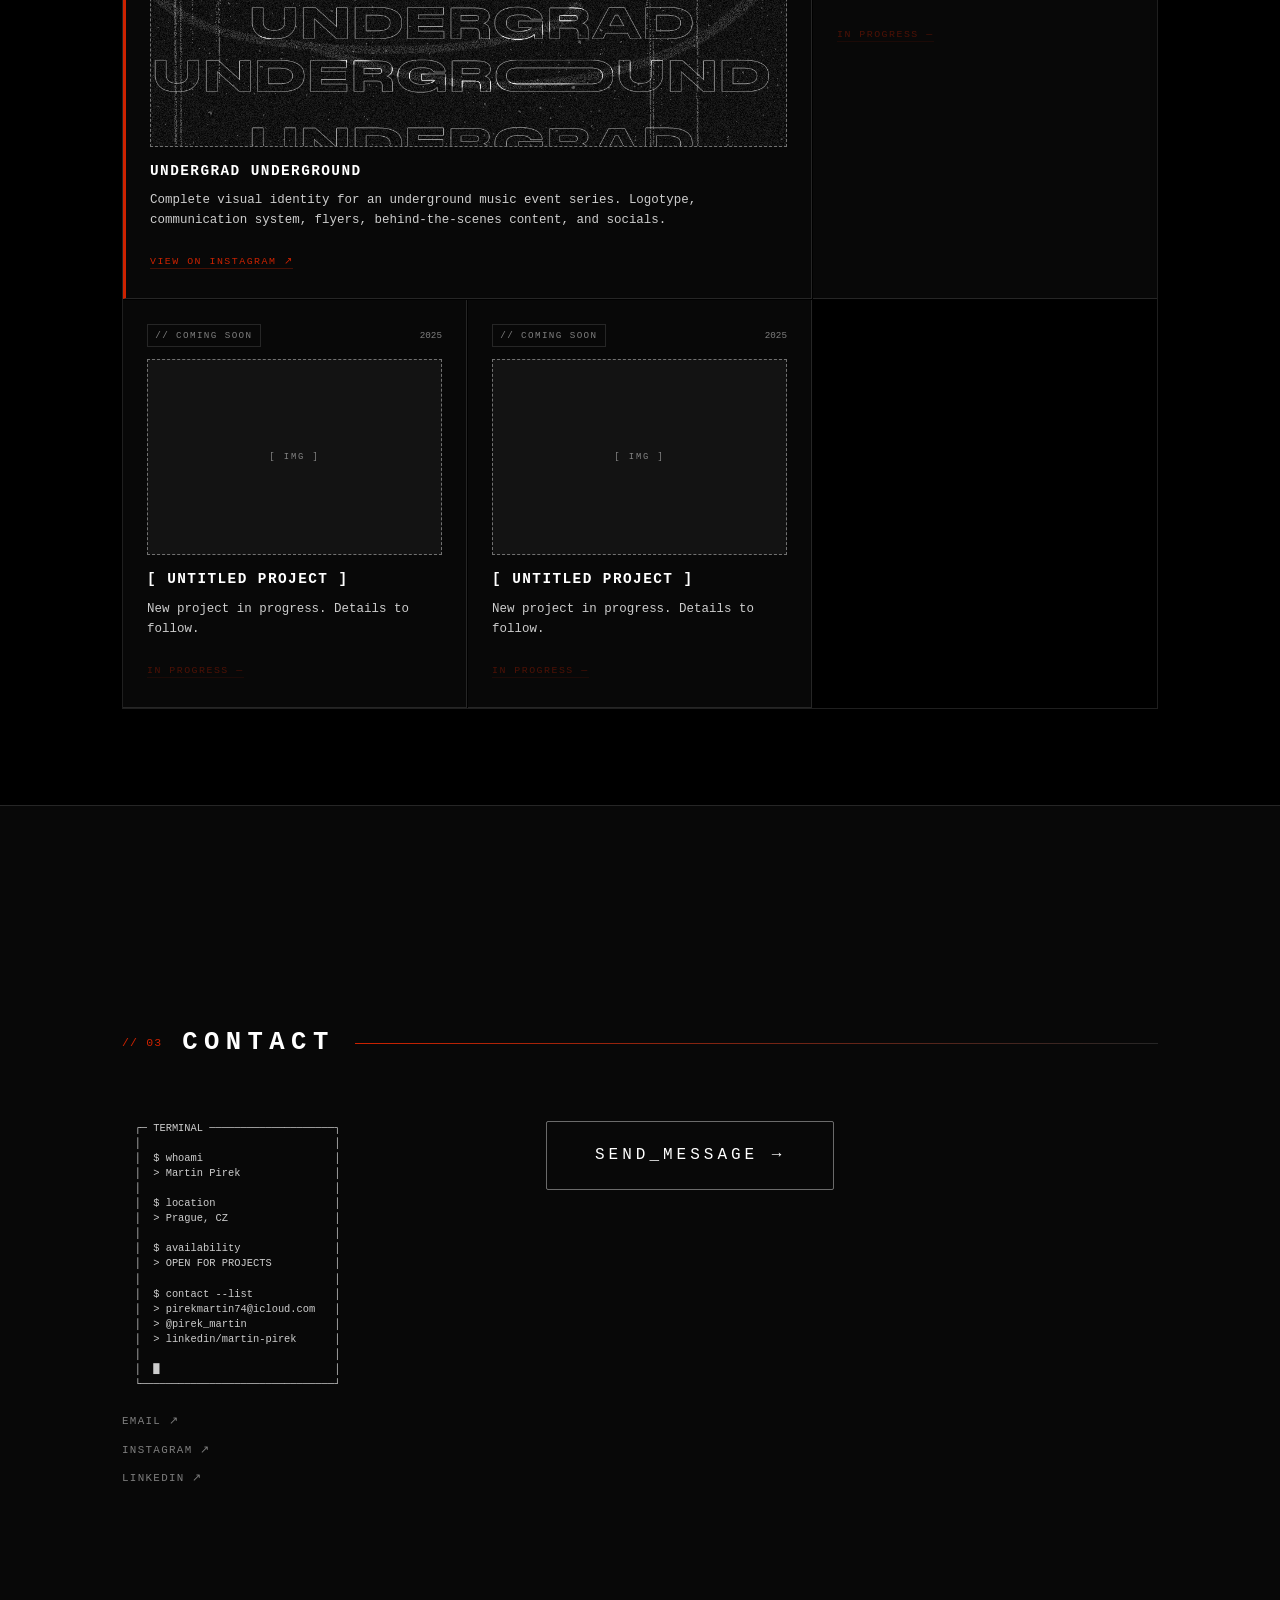
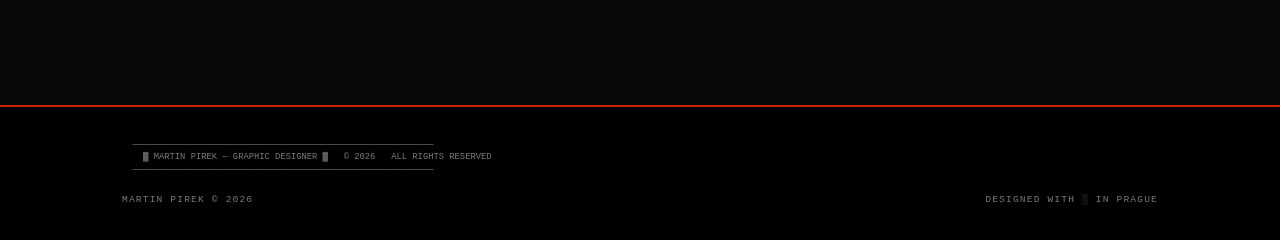
==== commit 9f76acf4: "Update portfolio — photos, content, contact, and UI polish - Replace ASCII art with image placeholde" ====
--- a/index.html
+++ b/index.html
@@ -50,8 +50,6 @@
         <span class="tag">GRAPHIC DESIGN</span>
         <span class="tag-sep">///</span>
         <span class="tag">VISUAL ART</span>
-        <span class="tag-sep">///</span>
-        <span class="tag">TYPOGRAPHY</span>
       </div>
 
       <p class="hero-sub typewriter" id="hero-sub"></p>
@@ -83,50 +81,26 @@
       <div class="about-grid">
 
         <div class="about-portrait">
-          <pre class="ascii-portrait">
-  ┌─────────────────────┐
-  │  .───────────────.  │
-  │ /  ░░░░░░░░░░░░░  \ │
-  │|   ░░  ░░░  ░░░   | │
-  │|   ░░░░░░░░░░░░   | │
-  │|   ░░ ░░░░░ ░░░   | │
-  │|   ░░░░░░░░░░░░   | │
-  │ \  ░░░░░░░░░░░░  /  │
-  │  `───────────────'  │
-  │                     │
-  │   [ MARTIN PIREK ]  │
-  │   GRAPHIC DESIGNER  │
-  └─────────────────────┘</pre>
-
-          <div class="about-stats">
-            <div class="stat">
-              <span class="stat-num">07+</span>
-              <span class="stat-label">YEARS EXP</span>
+          <div class="portrait-emoji-wrap">
+            <img class="portrait-photo portrait-dark" src="images/me-black.png" alt="Martin Pirek" />
+            <img class="portrait-photo portrait-light" src="images/me-white.png" alt="Martin Pirek" />
+            <div class="portrait-label">
+              <span>MARTIN PIREK</span>
+              <span>GRAPHIC DESIGNER</span>
             </div>
-            <div class="stat">
-              <span class="stat-num">120+</span>
-              <span class="stat-label">PROJECTS</span>
-            </div>
-            <div class="stat">
-              <span class="stat-num">40+</span>
-              <span class="stat-label">CLIENTS</span>
-            </div>
-          </div>
+          </div>
+
         </div>
 
         <div class="about-text">
           <p class="about-intro">
-            I'm a graphic designer and visual artist based in <strong>Prague</strong>.
-            I craft identities, interfaces, and typographic systems that live at the intersection
-            of form and function — clean, intentional, and built to last.
+            I'm a brand designer and visual communicator working at the intersection of strategy and craft. I help emerging brands find their visual language — from the first logo to the last printed page.
           </p>
           <p>
-            My work spans brand identity, editorial design, motion graphics, and digital art.
-            I believe great design is invisible — it guides, communicates, and resonates
-            without announcing itself.
+            My background is rooted in philosophy, which shapes how I approach design: not as decoration, but as a way of making meaning visible. Good design, to me, is always an argument — one made through form, type, and image rather than words.
           </p>
           <p>
-            Currently open to freelance projects and collaborative work.
+            I work across brand identity, print, and digital — with a particular interest in brands that have something genuine to say. If you're building something and you're not sure yet how it should look, that's usually where I'm most useful.
           </p>
 
           <div class="skills-block">
@@ -137,20 +111,16 @@
                 <div class="skill-bar"><div class="skill-fill" style="--fill: 95%"></div></div>
               </div>
               <div class="skill-item">
-                <span class="skill-name">DTP</span>
-                <div class="skill-bar"><div class="skill-fill" style="--fill: 80%"></div></div>
-              </div>
-              <div class="skill-item">
-                <span class="skill-name">ART DIRECTION</span>
-                <div class="skill-bar"><div class="skill-fill" style="--fill: 68%"></div></div>
-              </div>
-              <div class="skill-item">
-                <span class="skill-name">UI / UX</span>
-                <div class="skill-bar"><div class="skill-fill" style="--fill: 82%"></div></div>
-              </div>
-              <div class="skill-item">
-                <span class="skill-name">ILLUSTRATION</span>
-                <div class="skill-bar"><div class="skill-fill" style="--fill: 40%"></div></div>
+                <span class="skill-name">PRINT DESIGN</span>
+                <div class="skill-bar"><div class="skill-fill" style="--fill: 90%"></div></div>
+              </div>
+              <div class="skill-item">
+                <span class="skill-name">COVER ART</span>
+                <div class="skill-bar"><div class="skill-fill" style="--fill: 85%"></div></div>
+              </div>
+              <div class="skill-item">
+                <span class="skill-name">FLYERS</span>
+                <div class="skill-bar"><div class="skill-fill" style="--fill: 92%"></div></div>
               </div>
             </div>
           </div>
@@ -174,112 +144,73 @@
 
       <div class="work-grid">
 
-        <article class="project-card" data-index="01" data-href="https://your-project-url.com/mono-studio">
+        <!-- 01 — HERO CARD: full width -->
+        <article class="project-card featured-full" data-index="01" data-href="projects/helicopter-alliance.html">
+          <div class="card-noise"></div>
+          <div class="card-top">
+            <span class="card-tag">PRINT DESIGN</span>
+            <span class="card-year">2024 – 2025</span>
+          </div>
+          <div class="card-img-placeholder">
+            <img src="images/heli_all.png" alt="Helicopter Alliance" />
+          </div>
+          <h3 class="card-title">HELICOPTER ALLIANCE</h3>
+          <p class="card-desc">Full print design suite for Helicopter Alliance — posters, leaflets, trifolds, flyers, and event collateral. Systematic approach to print across multiple formats and scales.</p>
+          <a href="projects/helicopter-alliance.html" class="card-link">VIEW PROJECT →</a>
+        </article>
+
+        <!-- 02 — SECONDARY FEATURED: Undergrad Underground -->
+        <article class="project-card featured" data-index="02">
           <div class="card-noise"></div>
           <div class="card-top">
             <span class="card-tag">VISUAL IDENTITY</span>
             <span class="card-year">2025</span>
           </div>
-          <pre class="card-ascii">
-  ┌──────────────────┐
-  │  ▓▓▓  ░░░  ▓▓▓  │
-  │  ░░░  ▓▓▓  ░░░  │
-  │  ▓▓▓▓▓▓▓▓▓▓▓▓▓  │
-  │  ░░░░░░░░░░░░░  │
-  └──────────────────┘</pre>
+          <div class="card-img-placeholder">
+            <img src="images/UU2_profile-pic2.png" alt="Undergrad Underground" />
+          </div>
           <h3 class="card-title">UNDERGRAD UNDERGROUND</h3>
-          <p class="card-desc">Complete visual identity for a underground series of music events. Logotype, Communication, Flyers, Behind the Scenes, Socials, etc.</p>
-          <a href="https://www.instagram.com/undergrad_underground_45/" target="_blank" rel="noopener noreferrer" class="card-link">VIEW PROJECT →</a>
-        </article>
-
-        <article class="project-card" data-index="02" data-href="projects/meridian-journal.html">
-          <div class="card-noise"></div>
-          <div class="card-top">
-            <span class="card-tag">EDITORIAL</span>
-            <span class="card-year">2025</span>
-          </div>
-          <pre class="card-ascii">
-  ┌──────────────────┐
-  │  ═══ CHAPTER I   │
-  │  ─── ─────────   │
-  │  ─── ─────────   │
-  │  ─── ──── ────   │
-  └──────────────────┘</pre>
-          <h3 class="card-title">MERIDIAN JOURNAL</h3>
-          <p class="card-desc">Editorial design for an independent arts and culture publication. Grid systems, type hierarchy, layout.</p>
-          <a href="projects/meridian-journal.html" class="card-link">VIEW PROJECT →</a>
-        </article>
-
-        <article class="project-card" data-index="03" data-href="projects/pulse-opener.html">
-          <div class="card-noise"></div>
-          <div class="card-top">
-            <span class="card-tag">MOTION</span>
-            <span class="card-year">2024</span>
-          </div>
-          <pre class="card-ascii">
-  ┌──────────────────┐
-  │  ►  ▓▓▓▓▓▓▓░░   │
-  │     00:32 / 1:47 │
-  │  ┄┄┄┄●┄┄┄┄┄┄┄   │
-  │  ▣ ▣ ▣  ━━  ▢   │
-  └──────────────────┘</pre>
-          <h3 class="card-title">PULSE OPENER</h3>
-          <p class="card-desc">Motion graphics title sequence for a design festival. Kinetic typography, geometric abstraction.</p>
-          <a href="projects/pulse-opener.html" class="card-link">VIEW PROJECT →</a>
-        </article>
-
-        <article class="project-card" data-index="04" data-href="projects/void-dashboard.html">
-          <div class="card-noise"></div>
-          <div class="card-top">
-            <span class="card-tag">UI / UX</span>
-            <span class="card-year">2024</span>
-          </div>
-          <pre class="card-ascii">
-  ┌──────────────────┐
-  │ [■] ─────────── │
-  │  ○  ○  ○  ○  ○  │
-  │ ┌──────────────┐ │
-  │ │  ██████░░░░  │ │
-  │ └──────────────┘ │
-  └──────────────────┘</pre>
-          <h3 class="card-title">VOID DASHBOARD</h3>
-          <p class="card-desc">Interface design for a data visualization platform. Dark theme, modular component library, accessibility.</p>
-          <a href="projects/void-dashboard.html" class="card-link">VIEW PROJECT →</a>
-        </article>
-
-        <article class="project-card featured" data-index="05" data-href="projects/archive.html">
-          <div class="card-noise"></div>
-          <div class="card-top">
-            <span class="card-tag">ART DIRECTION</span>
-            <span class="card-year">2024</span>
-          </div>
-          <pre class="card-ascii">
-  ┌─────────────────────────────┐
-  │  ╔═══╗ ░░░░░ ╔═══╗ ░░░░░   │
-  │  ╚═╗ ╚╗░░░░░╔╝ ╔═╝ ░░░░░   │
-  │    ╚═══╝░░░░╚═══╝  ░░░░░   │
-  └─────────────────────────────┘</pre>
-          <h3 class="card-title">ARCHIVE — SELECTED WORK 2020–2024</h3>
-          <p class="card-desc">A curated retrospective of five years of graphic work spanning print, screen, and environment. Spanning 12 clients across 6 countries.</p>
-          <a href="projects/archive.html" class="card-link">VIEW PROJECT →</a>
-        </article>
-
-        <article class="project-card" data-index="06" data-href="projects/null-mono.html">
-          <div class="card-noise"></div>
-          <div class="card-top">
-            <span class="card-tag">TYPOGRAPHY</span>
-            <span class="card-year">2023</span>
-          </div>
-          <pre class="card-ascii">
-  ┌──────────────────┐
-  │  Aa Bb Cc Dd Ee  │
-  │  ABCDEFGHIJKLMN  │
-  │  0123456789!?@   │
-  │  ░▒▓ ─ ═ ≠ ∞ ◆  │
-  └──────────────────┘</pre>
-          <h3 class="card-title">TYPEFACE — NULL MONO</h3>
-          <p class="card-desc">Custom monospaced typeface designed for technical documentation and code-adjacent interfaces. 4 weights.</p>
-          <a href="projects/null-mono.html" class="card-link">VIEW PROJECT →</a>
+          <p class="card-desc">Complete visual identity for an underground music event series. Logotype, communication system, flyers, behind-the-scenes content, and socials.</p>
+          <a href="https://www.instagram.com/undergrad_underground_45/" target="_blank" rel="noopener noreferrer" class="card-link">VIEW ON INSTAGRAM ↗</a>
+        </article>
+
+        <!-- 03 — PLACEHOLDER -->
+        <article class="project-card" data-index="03">
+          <div class="card-noise"></div>
+          <div class="card-top">
+            <span class="card-tag">// COMING SOON</span>
+            <span class="card-year">2025</span>
+          </div>
+          <div class="card-img-placeholder"></div>
+          <h3 class="card-title">[ UNTITLED PROJECT ]</h3>
+          <p class="card-desc">New project in progress. Details to follow.</p>
+          <span class="card-link" style="opacity:0.35;cursor:default;">IN PROGRESS —</span>
+        </article>
+
+        <!-- 04 — PLACEHOLDER -->
+        <article class="project-card" data-index="04">
+          <div class="card-noise"></div>
+          <div class="card-top">
+            <span class="card-tag">// COMING SOON</span>
+            <span class="card-year">2025</span>
+          </div>
+          <div class="card-img-placeholder"></div>
+          <h3 class="card-title">[ UNTITLED PROJECT ]</h3>
+          <p class="card-desc">New project in progress. Details to follow.</p>
+          <span class="card-link" style="opacity:0.35;cursor:default;">IN PROGRESS —</span>
+        </article>
+
+        <!-- 05 — PLACEHOLDER -->
+        <article class="project-card" data-index="05">
+          <div class="card-noise"></div>
+          <div class="card-top">
+            <span class="card-tag">// COMING SOON</span>
+            <span class="card-year">2025</span>
+          </div>
+          <div class="card-img-placeholder"></div>
+          <h3 class="card-title">[ UNTITLED PROJECT ]</h3>
+          <p class="card-desc">New project in progress. Details to follow.</p>
+          <span class="card-link" style="opacity:0.35;cursor:default;">IN PROGRESS —</span>
         </article>
 
       </div>
@@ -324,52 +255,12 @@
           <div class="contact-links">
             <a href="mailto:pirekmartin74@icloud.com" class="social-link">EMAIL ↗</a>
             <a href="https://instagram.com/pirek_martin" target="_blank" rel="noopener noreferrer" class="social-link">INSTAGRAM ↗</a>
-            <a href="https://linkedin.com/in/martin-pirek" target="_blank" rel="noopener noreferrer" class="social-link">LINKEDIN ↗</a>
+            <a href="https://www.linkedin.com/in/martin-pirek-b86911236/" target="_blank" rel="noopener noreferrer" class="social-link">LINKEDIN ↗</a>
           </div>
         </div>
 
         <div class="contact-form-wrap">
-          <form id="contact-form" class="contact-form" novalidate>
-
-            <div class="form-field">
-              <label for="f-name">// NAME</label>
-              <div class="input-wrap">
-                <span class="input-prefix">›</span>
-                <input type="text" id="f-name" name="name" placeholder="Your name" autocomplete="off" required />
-              </div>
-            </div>
-
-            <div class="form-field">
-              <label for="f-email">// EMAIL</label>
-              <div class="input-wrap">
-                <span class="input-prefix">›</span>
-                <input type="email" id="f-email" name="email" placeholder="your@email.com" autocomplete="off" required />
-              </div>
-            </div>
-
-            <div class="form-field">
-              <label for="f-subject">// SUBJECT</label>
-              <div class="input-wrap">
-                <span class="input-prefix">›</span>
-                <input type="text" id="f-subject" name="subject" placeholder="Project inquiry" autocomplete="off" />
-              </div>
-            </div>
-
-            <div class="form-field">
-              <label for="f-message">// MESSAGE</label>
-              <div class="input-wrap textarea-wrap">
-                <span class="input-prefix">›</span>
-                <textarea id="f-message" name="message" rows="5" placeholder="Tell me about your project..." required></textarea>
-              </div>
-            </div>
-
-            <button type="submit" class="btn-submit" id="submit-btn">
-              <span id="submit-text">SEND_MESSAGE →</span>
-            </button>
-
-            <div id="form-feedback" class="form-feedback" aria-live="polite"></div>
-
-          </form>
+          <a href="mailto:pirekmartin74@icloud.com" class="btn-submit mailto-btn">SEND_MESSAGE →</a>
         </div>
 
       </div>
--- a/style.css
+++ b/style.css
@@ -444,11 +444,33 @@
   align-items: start;
 }
 
-.ascii-portrait {
-  font-size: 0.7rem;
-  line-height: 1.35;
-  color: var(--text-dim);
-  white-space: pre;
+.portrait-emoji-wrap {
+  border: 1px solid var(--border);
+  overflow: hidden;
+  background: var(--surface-2);
+  display: flex;
+  flex-direction: column;
+}
+
+.portrait-photo {
+  width: 100%;
+  display: block;
+  object-fit: cover;
+}
+
+html:not([data-theme="light"]) .portrait-light { display: none; }
+html[data-theme="light"]       .portrait-dark  { display: none; }
+
+.portrait-label {
+  display: flex;
+  flex-direction: column;
+  align-items: center;
+  gap: 0.2rem;
+  padding: 0.75rem 1rem;
+  font-size: 0.62rem;
+  letter-spacing: 0.15em;
+  color: var(--text-dim);
+  border-top: 1px solid var(--border);
 }
 
 .about-stats {
@@ -576,6 +598,11 @@
 
 .project-card.featured {
   grid-column: span 2;
+  border-left: 3px solid var(--red);
+}
+
+.project-card.featured-full {
+  grid-column: span 3;
   border-left: 3px solid var(--red);
 }
 
@@ -798,6 +825,14 @@
   cursor: not-allowed;
 }
 
+a.mailto-btn {
+  display: inline-block;
+  text-decoration: none;
+  font-size: 1rem;
+  padding: 1.25rem 3rem;
+  letter-spacing: 0.25em;
+}
+
 .form-feedback {
   font-size: 0.7rem;
   letter-spacing: 0.08em;
@@ -864,7 +899,8 @@
     grid-template-columns: repeat(2, 1fr);
   }
 
-  .project-card.featured {
+  .project-card.featured,
+  .project-card.featured-full {
     grid-column: span 2;
   }
 
@@ -919,7 +955,8 @@
   }
 
   .project-card,
-  .project-card.featured {
+  .project-card.featured,
+  .project-card.featured-full {
     grid-column: span 1;
     border-right: 1px solid var(--border);
   }
@@ -1090,13 +1127,68 @@
   margin-top: 2rem;
 }
 
+/* ── Image placeholders ── */
+.card-img-placeholder {
+  width: 100%;
+  aspect-ratio: 3 / 2;
+  background: var(--surface-2);
+  border: 1px dashed var(--border-hi);
+  display: flex;
+  align-items: center;
+  justify-content: center;
+  margin-bottom: 0.75rem;
+  overflow: hidden;
+}
+
+.card-img-placeholder::after {
+  content: '[ IMG ]';
+  font-size: 0.55rem;
+  letter-spacing: 0.22em;
+  color: var(--text-faint);
+}
+
+.card-img-placeholder img {
+  width: 100%;
+  height: 100%;
+  object-fit: cover;
+  display: block;
+}
+
+.card-img-placeholder:has(img)::after { display: none; }
+
+.gallery-img-placeholder {
+  width: 100%;
+  aspect-ratio: 4 / 3;
+  background: var(--surface-2);
+  border: 1px dashed var(--border-hi);
+  display: flex;
+  align-items: center;
+  justify-content: center;
+  margin-bottom: 0.75rem;
+  overflow: hidden;
+}
+
+.gallery-img-placeholder::after {
+  content: '[ IMG ]';
+  font-size: 0.55rem;
+  letter-spacing: 0.22em;
+  color: var(--text-faint);
+}
+
+.gallery-img-placeholder img {
+  width: 100%;
+  height: 100%;
+  object-fit: cover;
+  display: block;
+}
+
+.gallery-img-placeholder:has(img)::after { display: none; }
+
 .gallery-item {
   background: var(--surface);
   padding: 1.5rem;
-  font-size: 0.6rem;
-  line-height: 1.4;
-  color: var(--text-faint);
-  white-space: pre;
+  display: flex;
+  flex-direction: column;
   overflow: hidden;
   transition: background 0.2s, color 0.2s;
 }
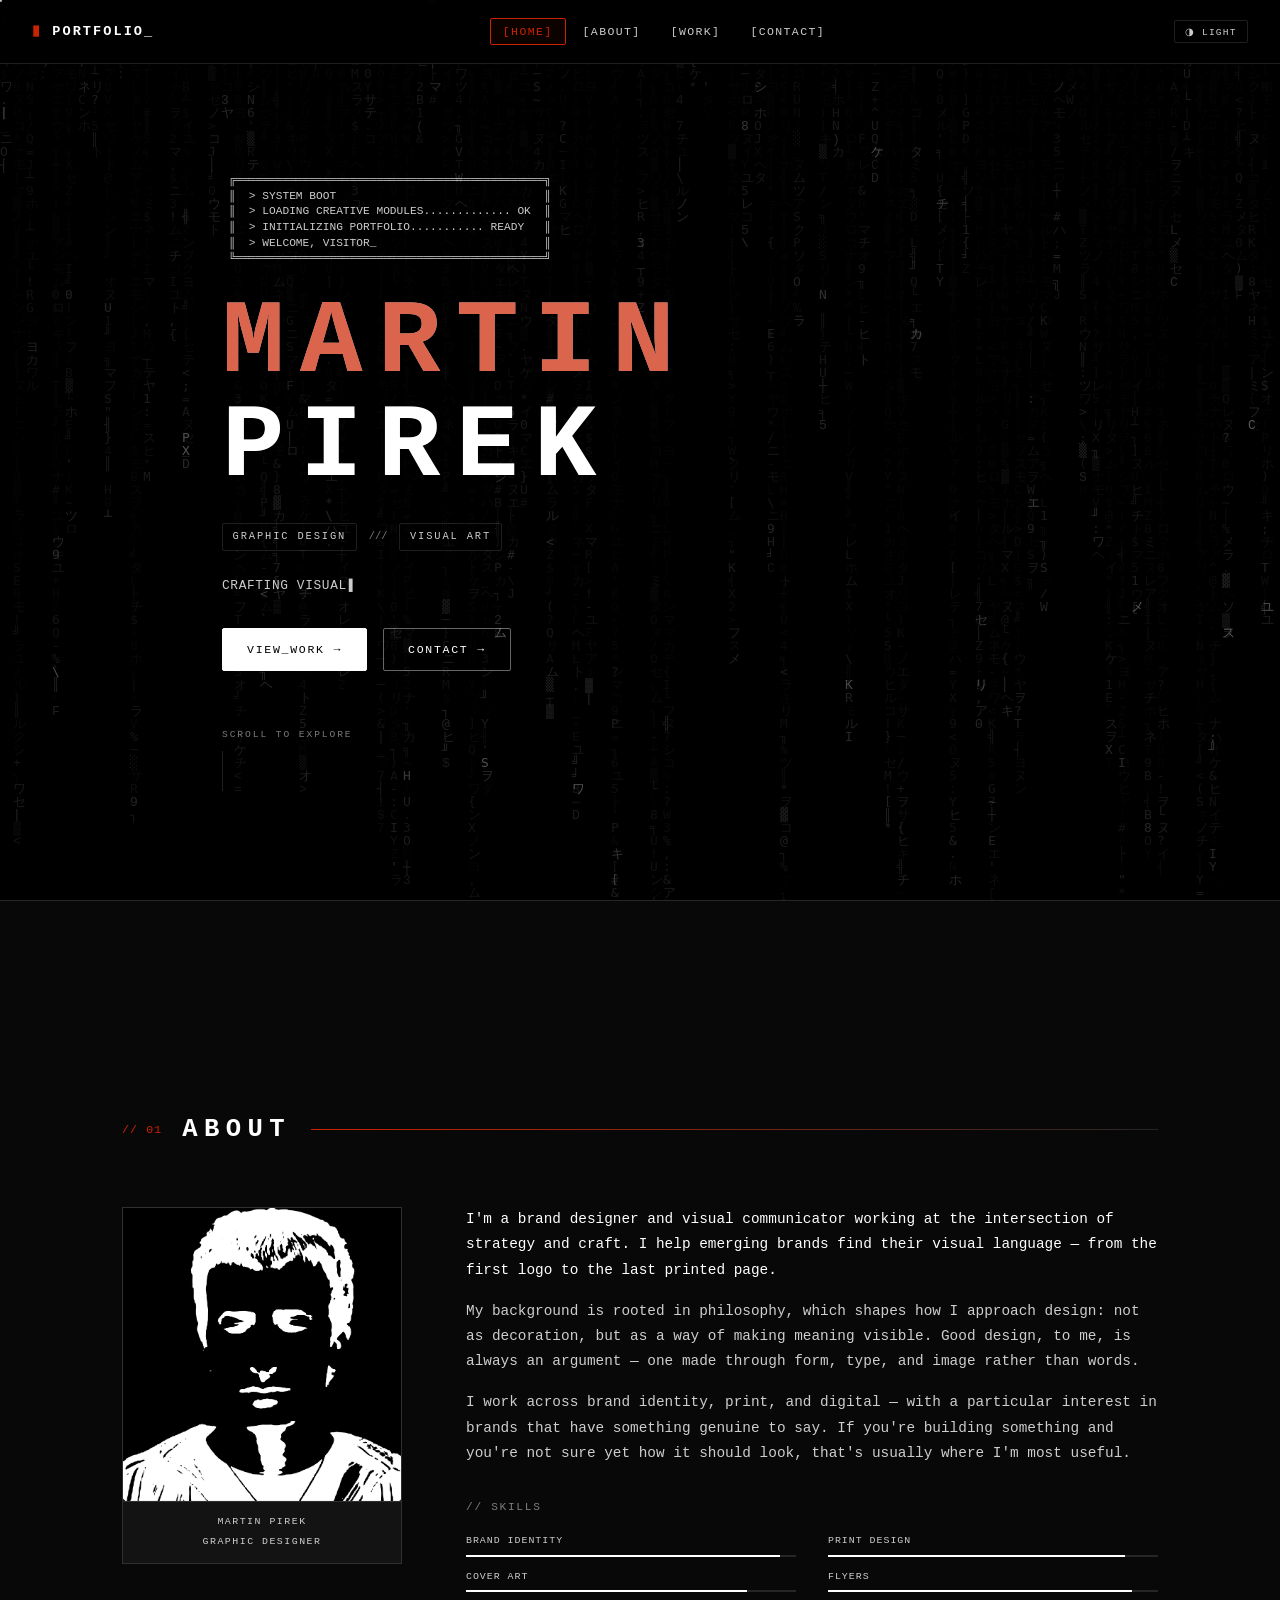
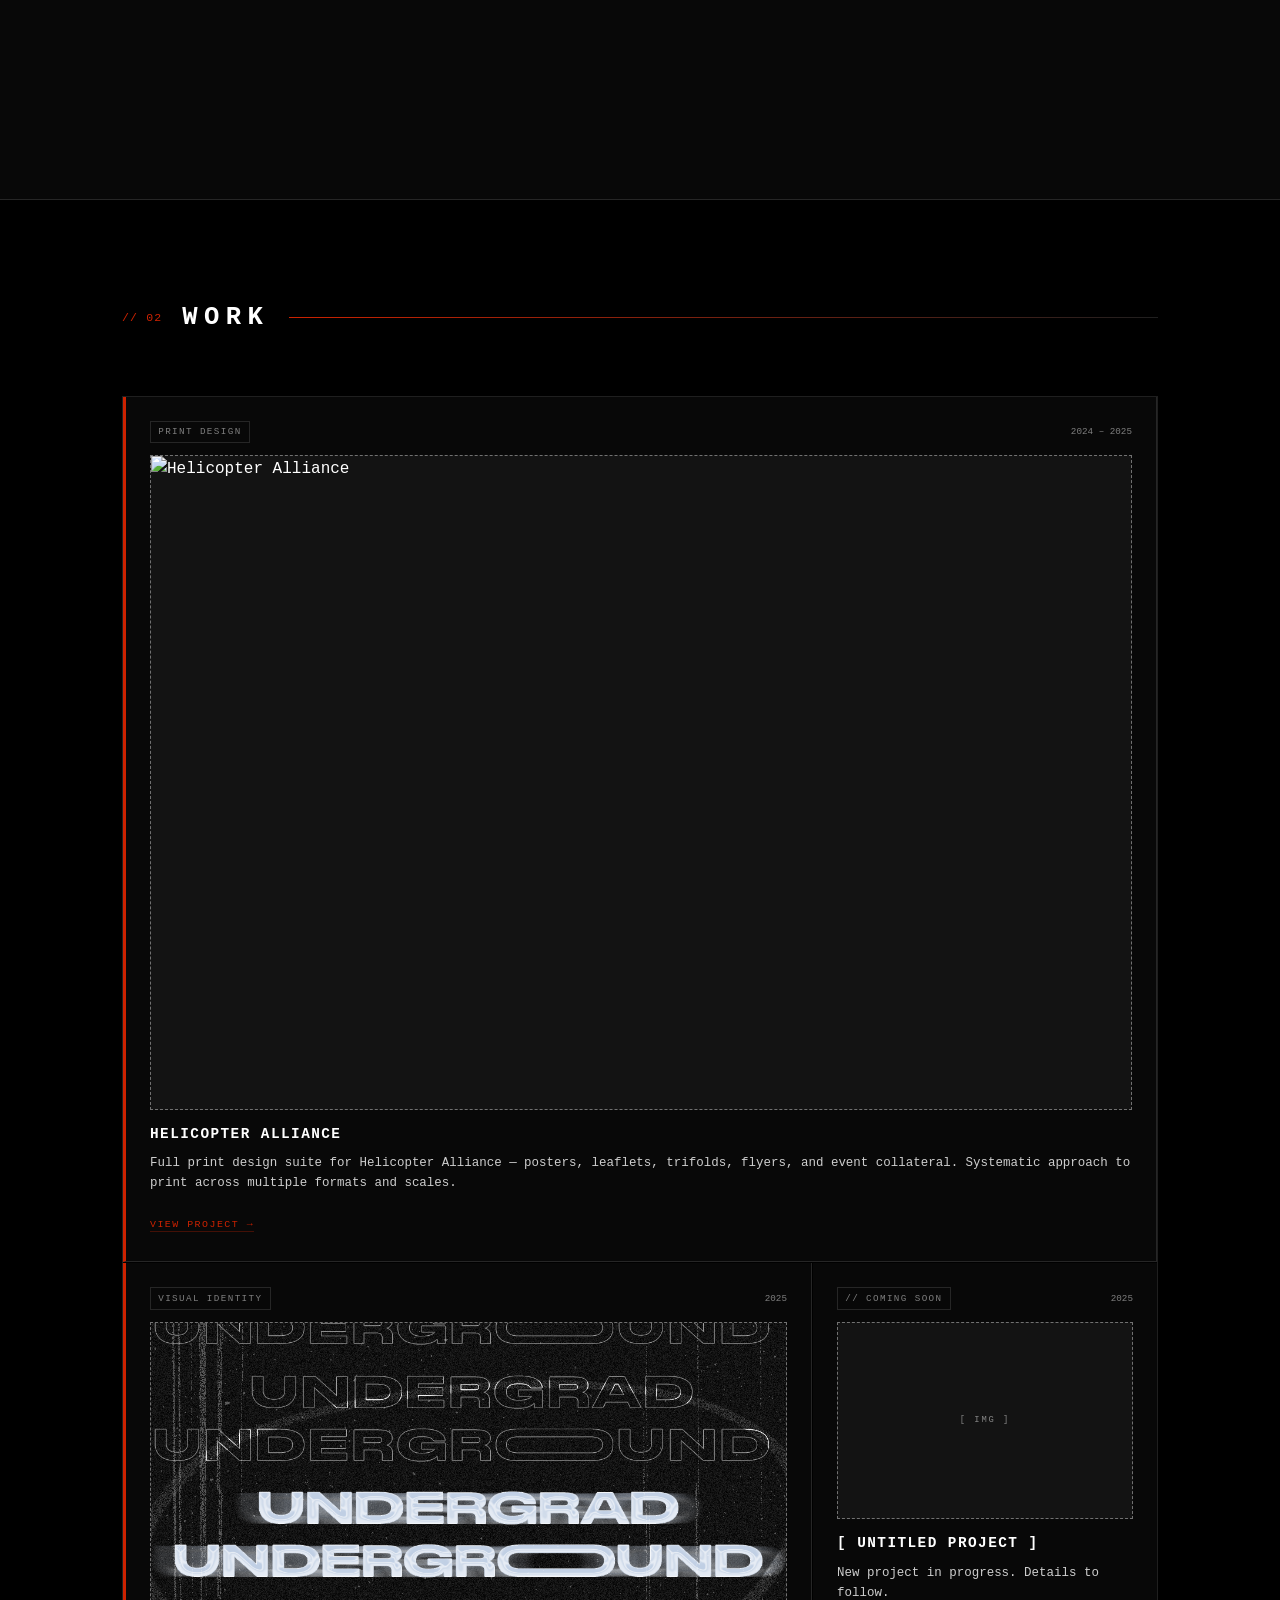
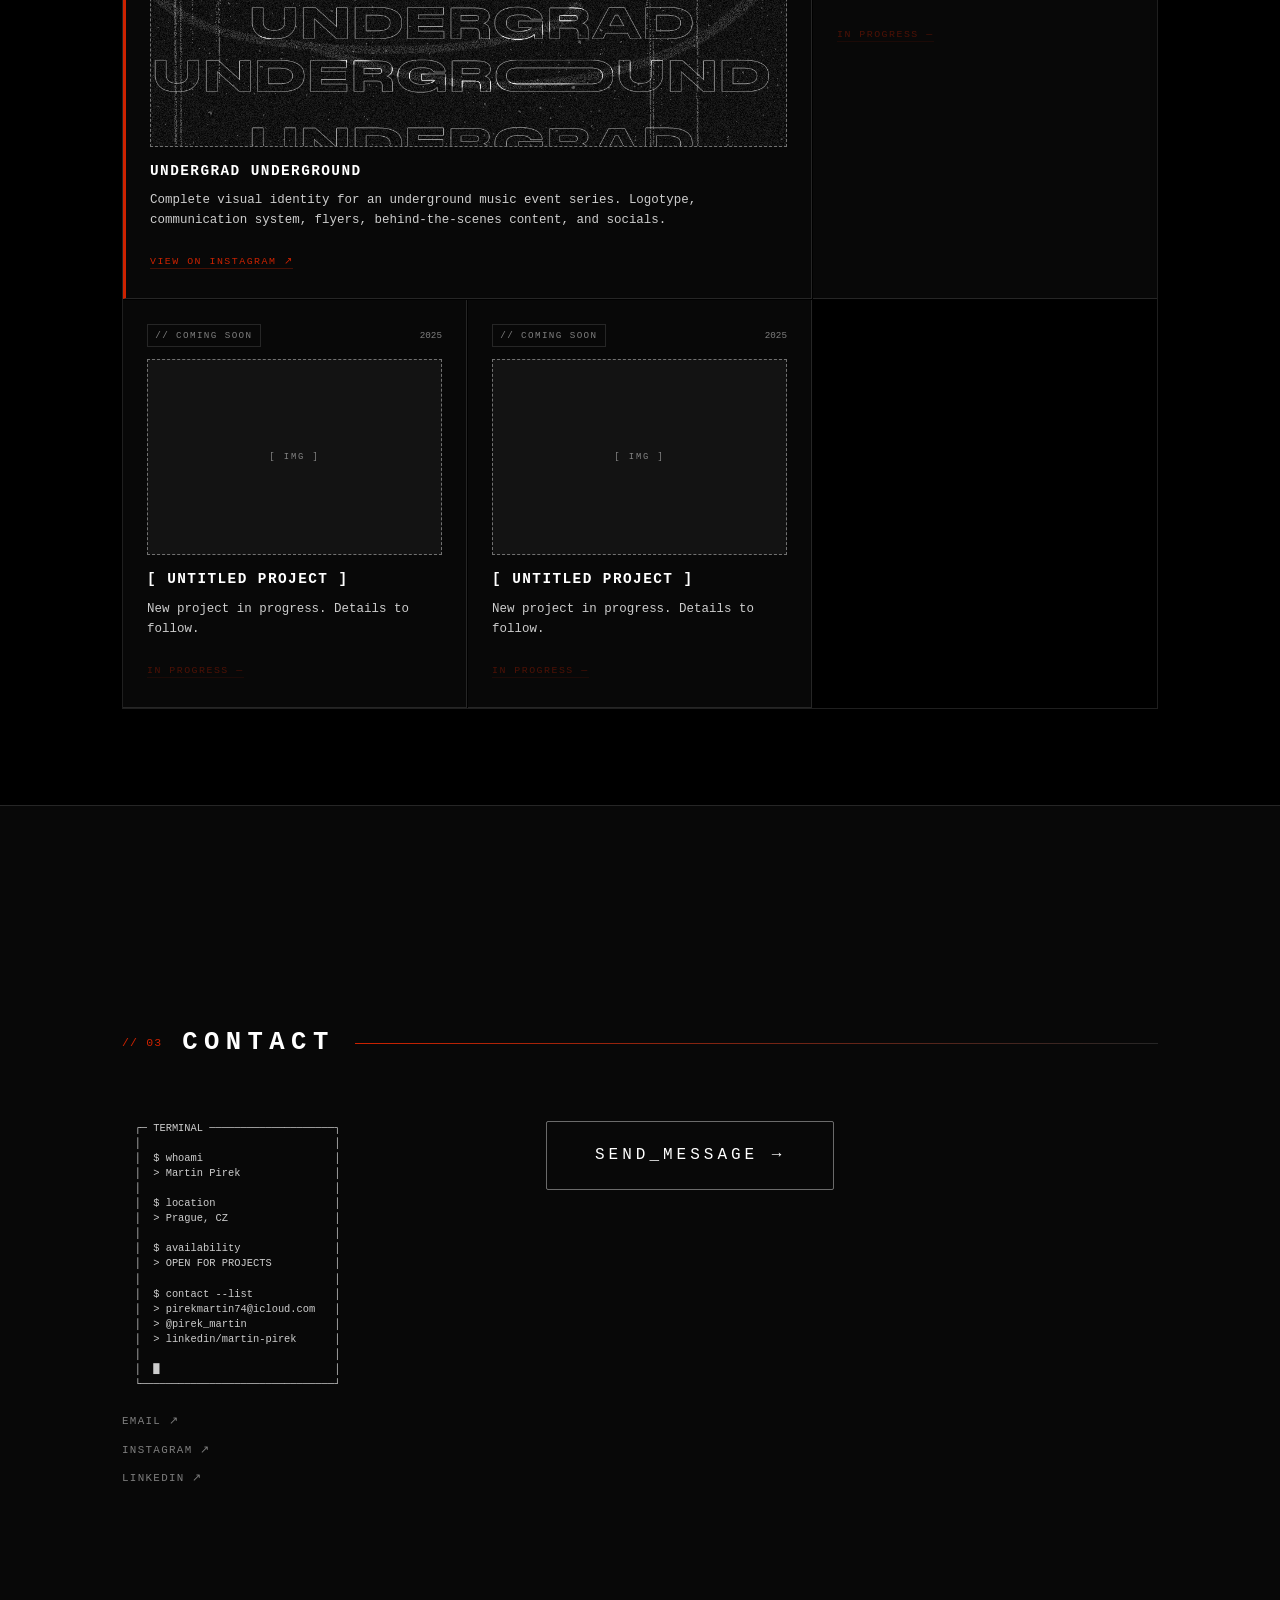
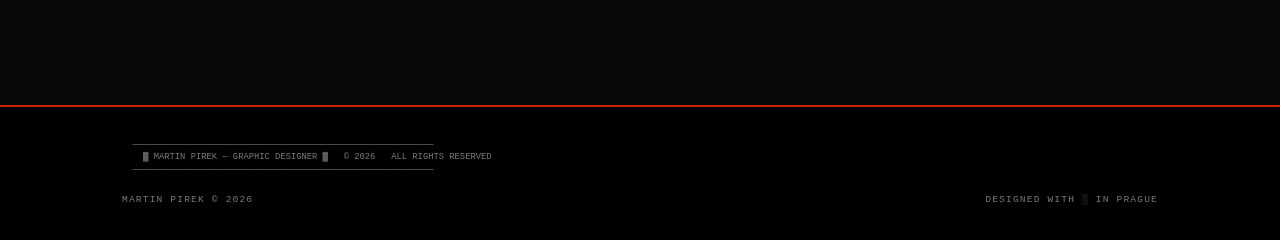
==== commit 0027b326: "Force cache bust — add ?v=2 to CSS and JS references Fixes stale CDN cache on GitHub Pages serving o" ====
--- a/index.html
+++ b/index.html
@@ -4,7 +4,7 @@
   <meta charset="UTF-8" />
   <meta name="viewport" content="width=device-width, initial-scale=1.0" />
   <title>PORTFOLIO — MARTIN PIREK</title>
-  <link rel="stylesheet" href="style.css" />
+  <link rel="stylesheet" href="style.css?v=2" />
 </head>
 <body>
 
@@ -283,6 +283,6 @@
     </div>
   </footer>
 
-  <script src="script.js"></script>
+  <script src="script.js?v=2"></script>
 </body>
 </html>
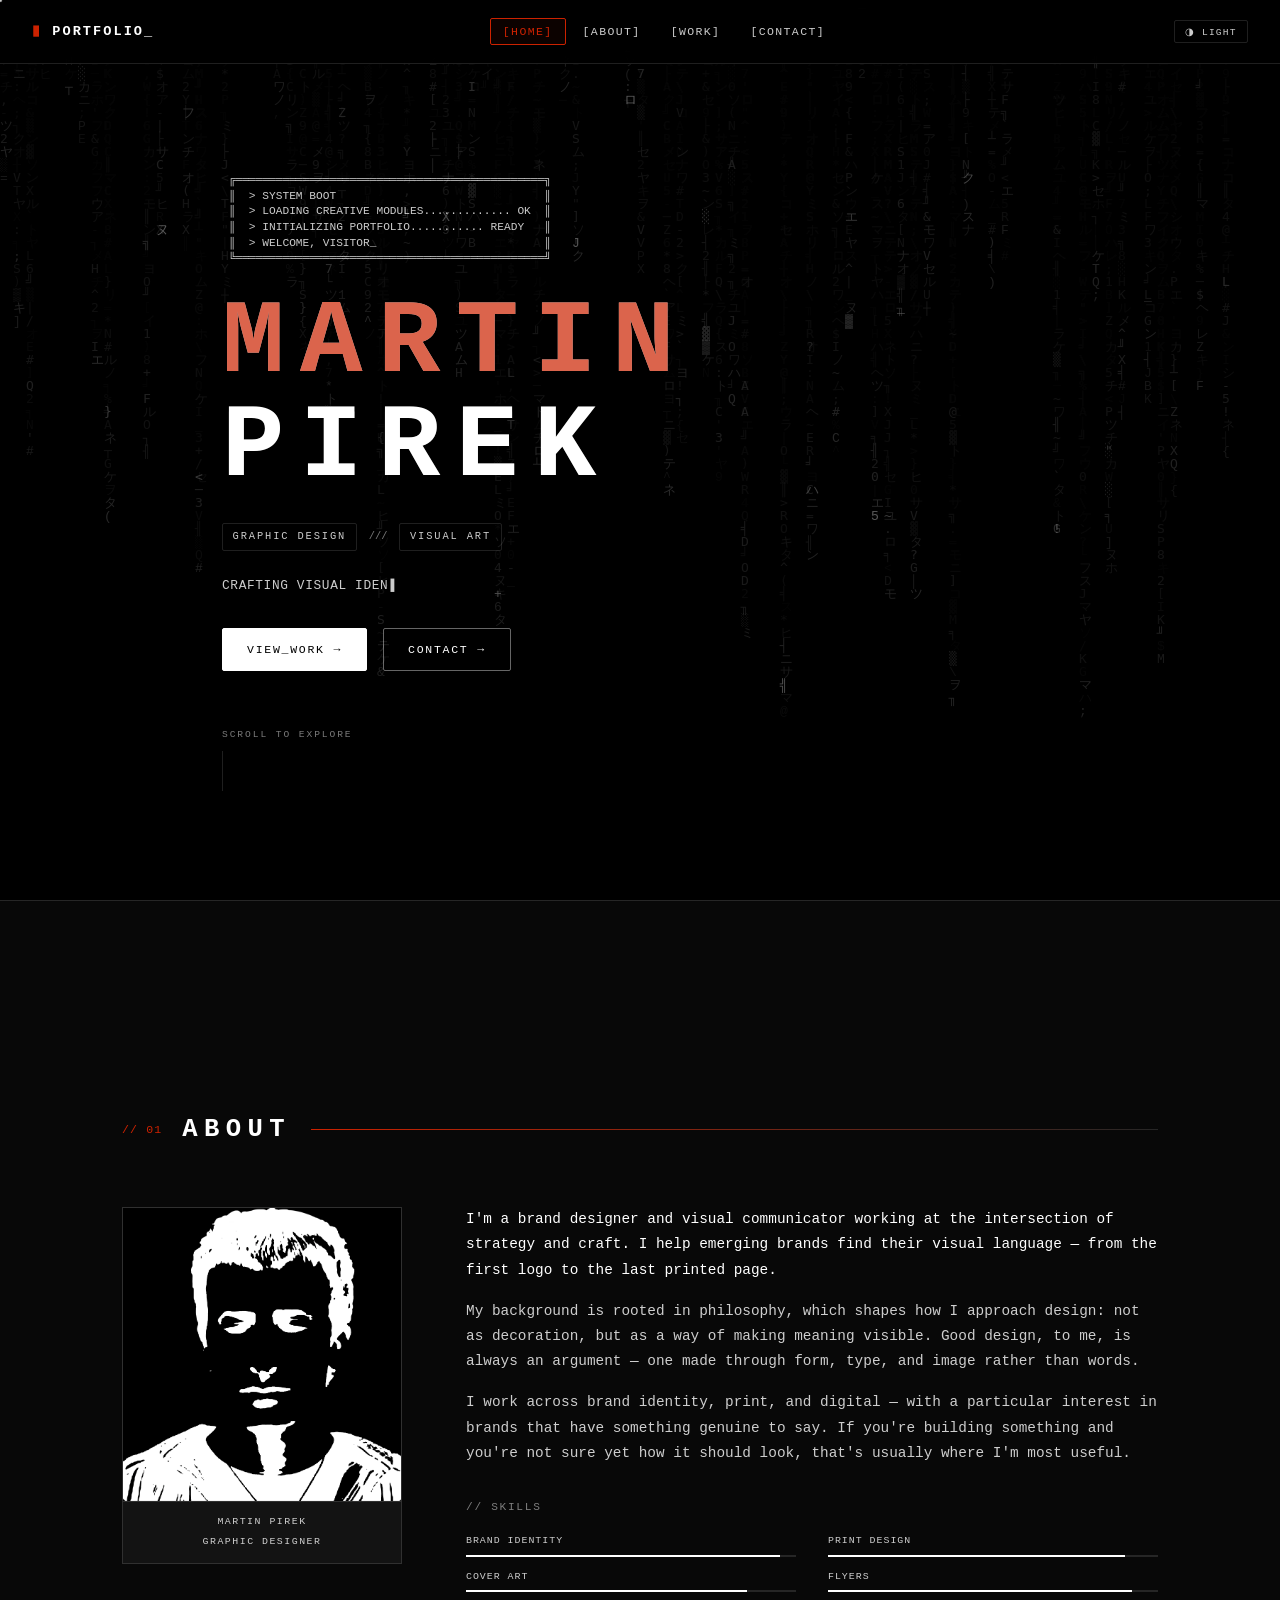
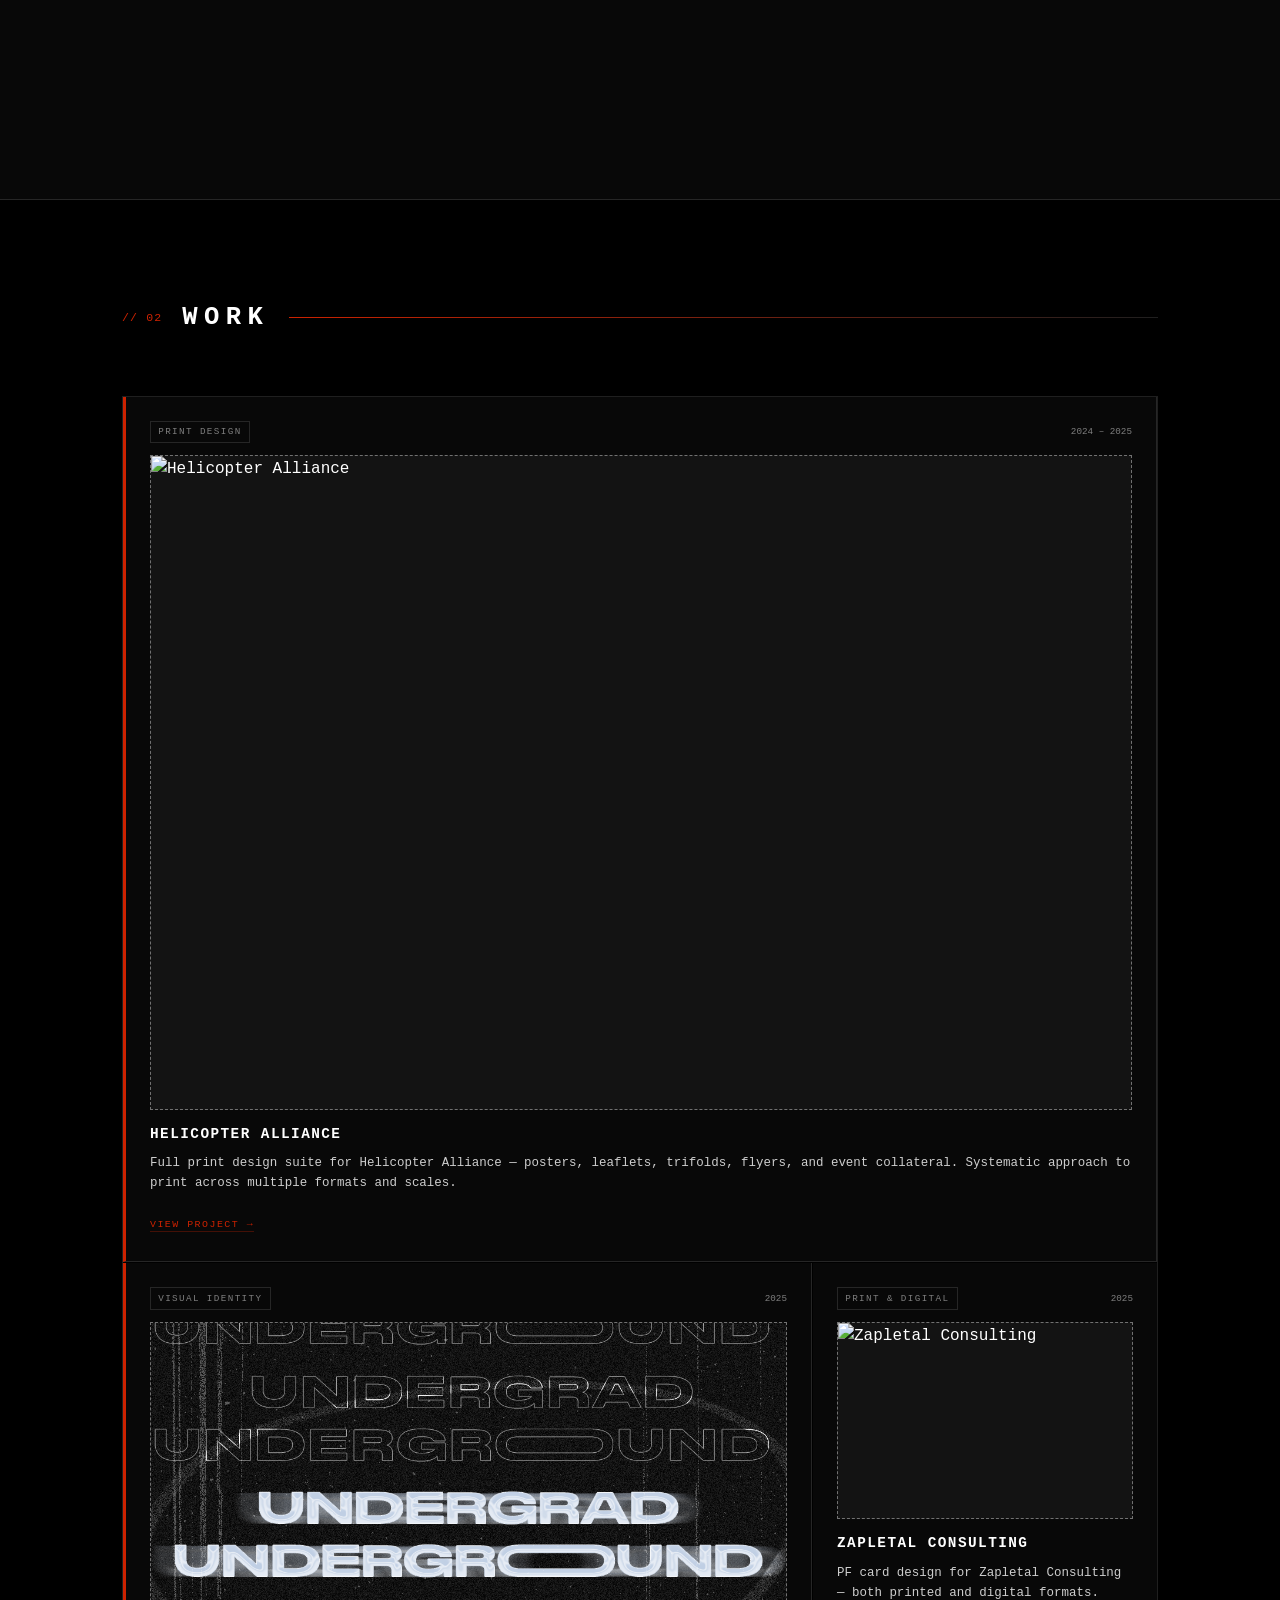
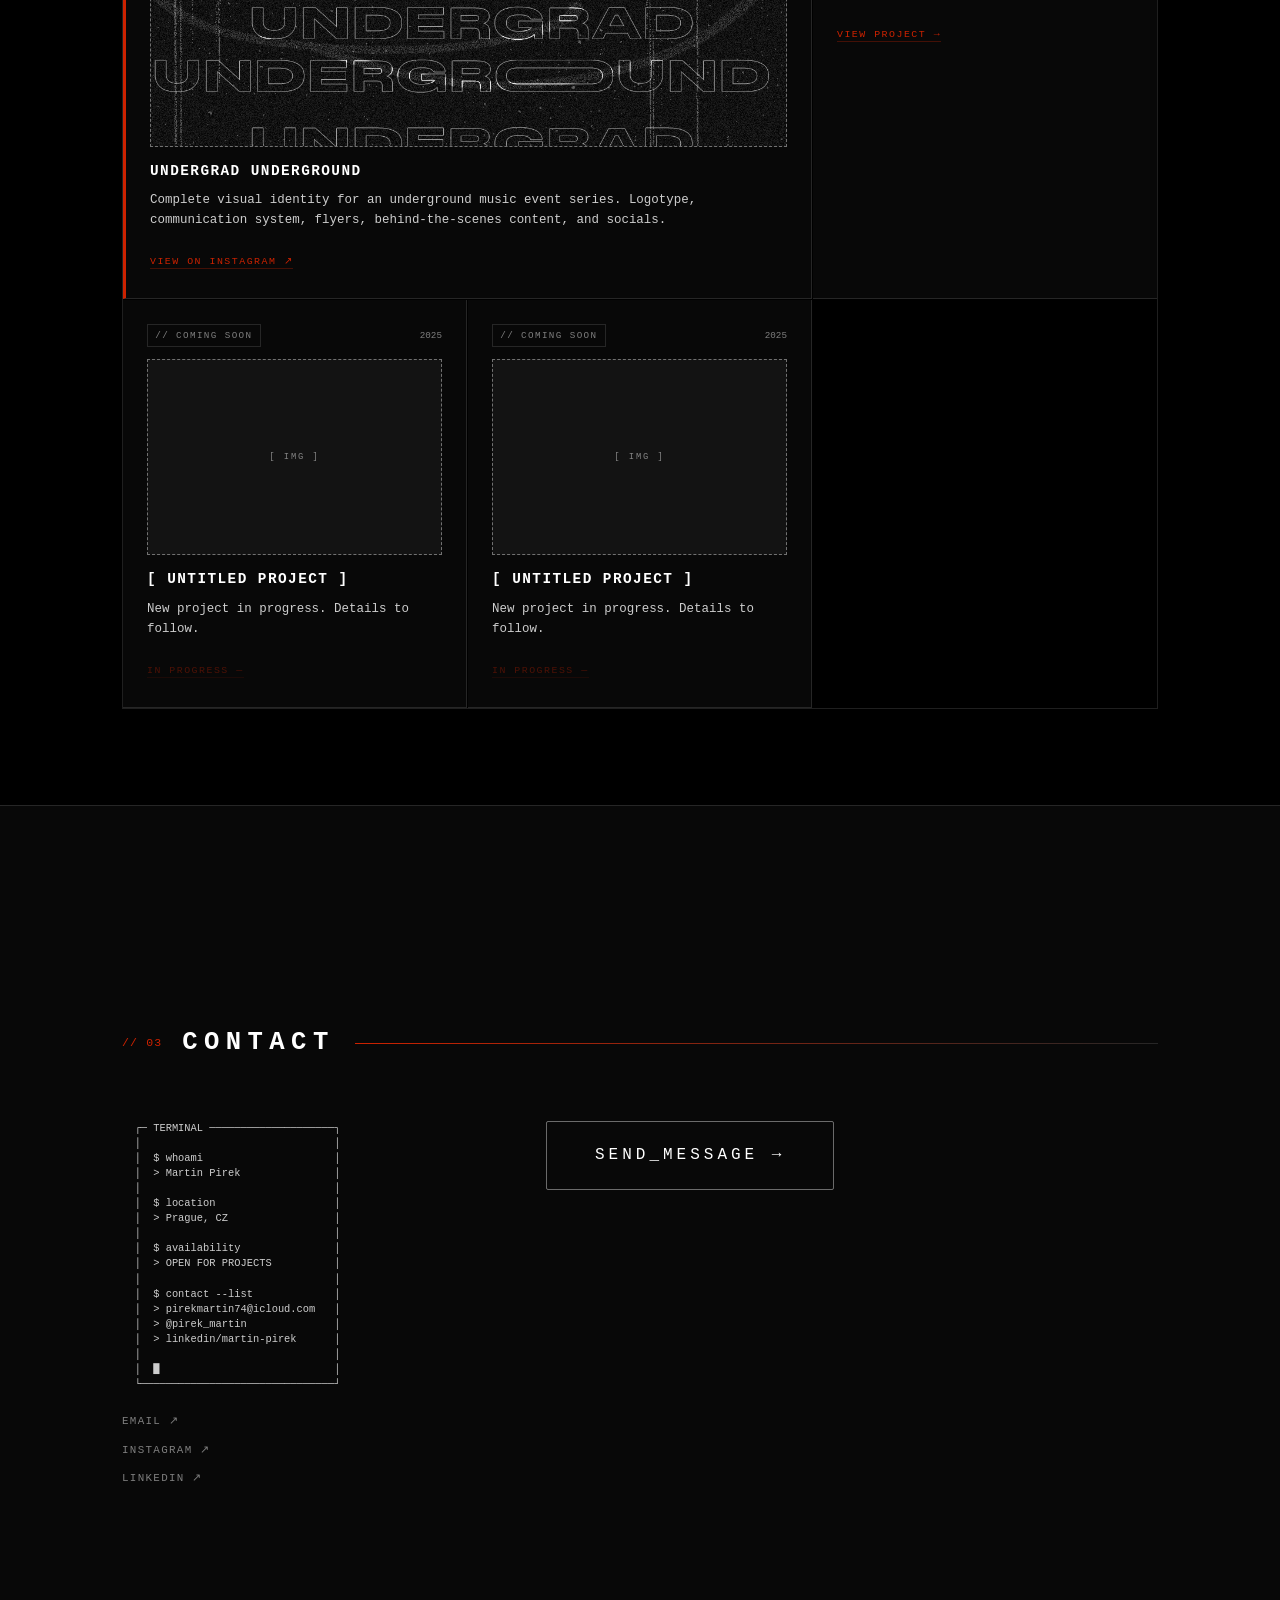
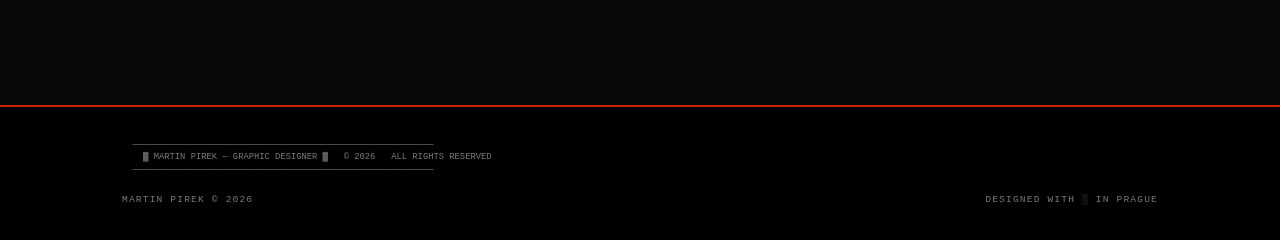
==== commit d9d0c032: "Add Zapletal Consulting subpage, fix nav and image paths - Add projects/zapletal-consulting.html (PF" ====
--- a/index.html
+++ b/index.html
@@ -174,17 +174,19 @@
           <a href="https://www.instagram.com/undergrad_underground_45/" target="_blank" rel="noopener noreferrer" class="card-link">VIEW ON INSTAGRAM ↗</a>
         </article>
 
-        <!-- 03 — PLACEHOLDER -->
-        <article class="project-card" data-index="03">
-          <div class="card-noise"></div>
-          <div class="card-top">
-            <span class="card-tag">// COMING SOON</span>
-            <span class="card-year">2025</span>
-          </div>
-          <div class="card-img-placeholder"></div>
-          <h3 class="card-title">[ UNTITLED PROJECT ]</h3>
-          <p class="card-desc">New project in progress. Details to follow.</p>
-          <span class="card-link" style="opacity:0.35;cursor:default;">IN PROGRESS —</span>
+        <!-- 03 — ZAPLETAL CONSULTING -->
+        <article class="project-card" data-index="03" data-href="projects/zapletal-consulting.html">
+          <div class="card-noise"></div>
+          <div class="card-top">
+            <span class="card-tag">PRINT & DIGITAL</span>
+            <span class="card-year">2025</span>
+          </div>
+          <div class="card-img-placeholder">
+            <img src="images/z_consulting-PF_card.png" alt="Zapletal Consulting" />
+          </div>
+          <h3 class="card-title">ZAPLETAL CONSULTING</h3>
+          <p class="card-desc">PF card design for Zapletal Consulting — both printed and digital formats.</p>
+          <a href="projects/zapletal-consulting.html" class="card-link">VIEW PROJECT →</a>
         </article>
 
         <!-- 04 — PLACEHOLDER -->
